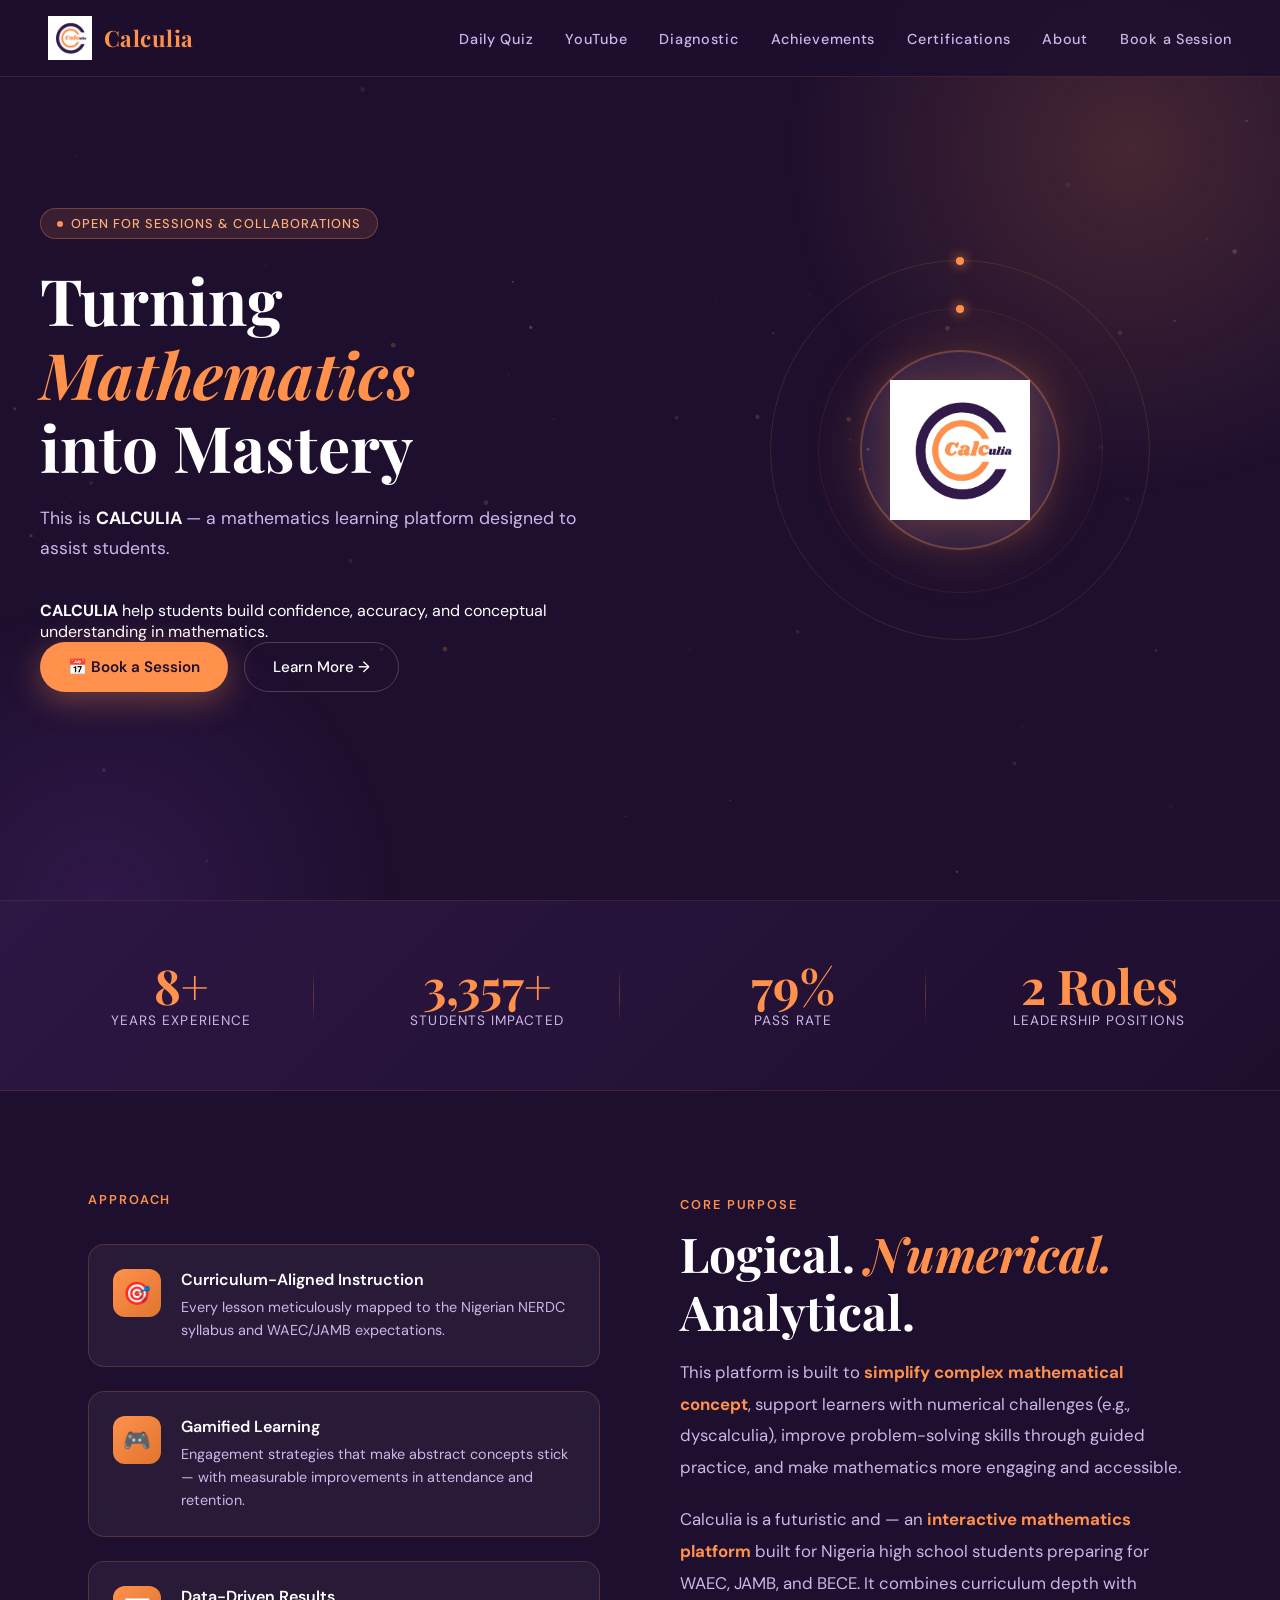
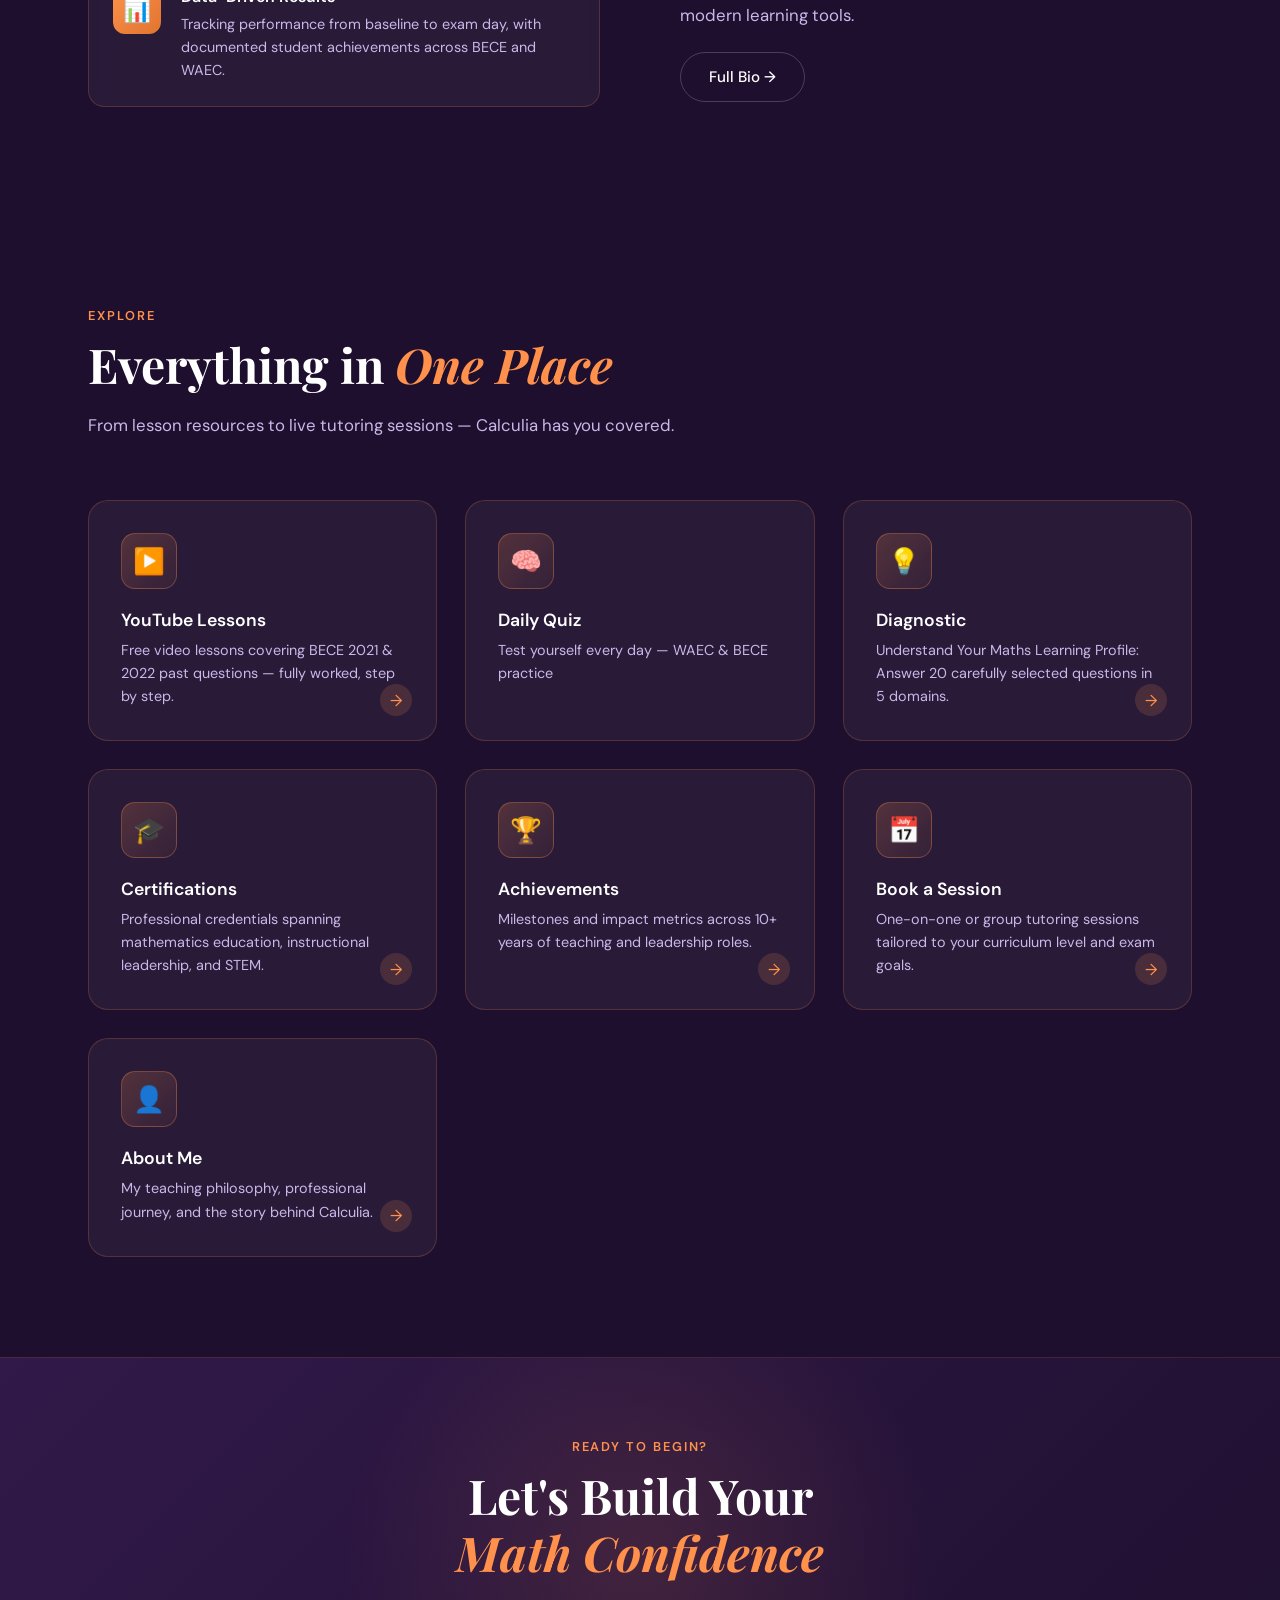
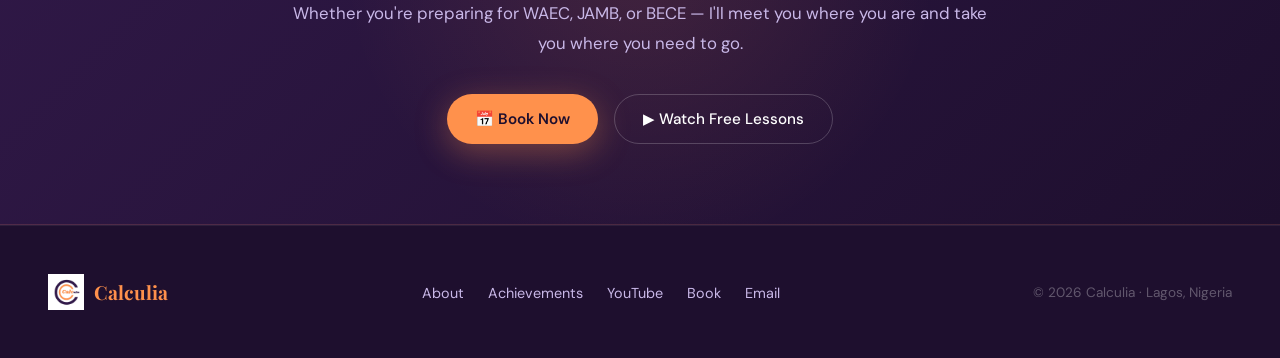
==== index.html @ 285a11de "Update index.html" ====
<!DOCTYPE html>
<html lang="en">
<head>
<meta charset="UTF-8">
<meta name="viewport" content="width=device-width, initial-scale=1.0">
<title>Calculia — Mathematics Platform</title>
<link href="https://fonts.googleapis.com/css2?family=Playfair+Display:ital,wght@0,400;0,600;0,700;1,400&family=DM+Sans:wght@300;400;500;600&display=swap" rel="stylesheet">
<style>
  :root {
    --purple: #311949;
    --purple-light: #4a2570;
    --purple-dark: #1e0f2e;
    --orange: #FF914C;
    --orange-light: #FFB07A;
    --orange-dark: #e0752e;
    --white: #FFFFFF;
    --off-white: #F9F5FF;
    --text-light: #C9B8E8;
    --card-bg: rgba(255,255,255,0.05);
    --card-border: rgba(255,145,76,0.2);
  }

  *, *::before, *::after { box-sizing: border-box; margin: 0; padding: 0; }

  html { scroll-behavior: smooth; }

  body {
    font-family: 'DM Sans', sans-serif;
    background: var(--purple-dark);
    color: var(--white);
    overflow-x: hidden;
  }

  /* ── PARTICLES CANVAS ── */
  #particles-canvas {
    position: fixed;
    top: 0; left: 0;
    width: 100%; height: 100%;
    pointer-events: none;
    z-index: 0;
    opacity: 0.4;
  }

  /* ── NAV ── */
  nav {
    position: fixed;
    top: 0; left: 0; right: 0;
    z-index: 100;
    padding: 16px 48px;
    display: flex;
    align-items: center;
    justify-content: space-between;
    background: rgba(30,15,46,0.85);
    backdrop-filter: blur(20px);
    border-bottom: 1px solid rgba(255,145,76,0.15);
    transition: all 0.3s ease;
  }

  nav.scrolled {
    padding: 10px 48px;
    background: rgba(30,15,46,0.97);
  }

  .nav-logo {
    display: flex;
    align-items: center;
    gap: 12px;
    text-decoration: none;
  }

  .nav-logo img {
    width: 44px;
    height: 44px;
    object-fit: contain;
    transition: transform 0.3s ease;
  }

  .nav-logo:hover img { transform: rotate(10deg) scale(1.1); }

  .nav-logo span {
    font-family: 'Playfair Display', serif;
    font-size: 1.4rem;
    font-weight: 700;
    color: var(--orange);
    letter-spacing: 0.02em;
  }

  .nav-links {
    display: flex;
    gap: 32px;
    list-style: none;
  }

  .nav-links a {
    text-decoration: none;
    color: var(--text-light);
    font-size: 0.9rem;
    font-weight: 500;
    letter-spacing: 0.05em;
    position: relative;
    transition: color 0.3s;
  }

  .nav-links a::after {
    content: '';
    position: absolute;
    bottom: -4px; left: 0;
    width: 0; height: 2px;
    background: var(--orange);
    transition: width 0.3s ease;
  }

  .nav-links a:hover { color: var(--orange); }
  .nav-links a:hover::after { width: 100%; }

  /* ── HERO ── */
  .hero {
    position: relative;
    min-height: 100vh;
    display: flex;
    align-items: center;
    padding: 120px 48px 80px;
    overflow: hidden;
    z-index: 1;
  }

  .hero-glow {
    position: absolute;
    top: -200px; right: -200px;
    width: 700px; height: 700px;
    background: radial-gradient(circle, rgba(255,145,76,0.18) 0%, transparent 70%);
    animation: pulse-glow 4s ease-in-out infinite;
    pointer-events: none;
  }

  .hero-glow-2 {
    position: absolute;
    bottom: -300px; left: -200px;
    width: 600px; height: 600px;
    background: radial-gradient(circle, rgba(74,37,112,0.4) 0%, transparent 70%);
    animation: pulse-glow 6s ease-in-out infinite reverse;
    pointer-events: none;
  }

  @keyframes pulse-glow {
    0%, 100% { transform: scale(1); opacity: 1; }
    50% { transform: scale(1.15); opacity: 0.7; }
  }

  .hero-inner {
    position: relative;
    z-index: 2;
    max-width: 1200px;
    width: 100%;
    margin: 0 auto;
    display: grid;
    grid-template-columns: 1fr 1fr;
    gap: 80px;
    align-items: center;
  }

  .hero-badge {
    display: inline-flex;
    align-items: center;
    gap: 8px;
    background: rgba(255,145,76,0.12);
    border: 1px solid rgba(255,145,76,0.3);
    border-radius: 100px;
    padding: 6px 16px;
    font-size: 0.8rem;
    font-weight: 500;
    color: var(--orange-light);
    letter-spacing: 0.08em;
    text-transform: uppercase;
    margin-bottom: 24px;
    opacity: 0;
    animation: fadeSlideUp 0.8s 0.2s forwards;
  }

  .hero-badge .dot {
    width: 6px; height: 6px;
    background: var(--orange);
    border-radius: 50%;
    animation: blink 1.5s infinite;
  }

  @keyframes blink {
    0%, 100% { opacity: 1; }
    50% { opacity: 0.3; }
  }

  .hero h1 {
    font-family: 'Playfair Display', serif;
    font-size: clamp(2.5rem, 5vw, 4rem);
    font-weight: 700;
    line-height: 1.15;
    color: var(--white);
    margin-bottom: 20px;
    opacity: 0;
    animation: fadeSlideUp 0.8s 0.4s forwards;
  }

  .hero h1 em {
    font-style: italic;
    color: var(--orange);
  }

  .hero-sub {
    font-size: 1.1rem;
    color: var(--text-light);
    line-height: 1.7;
    margin-bottom: 36px;
    opacity: 0;
    animation: fadeSlideUp 0.8s 0.6s forwards;
  }

  .hero-actions {
    display: flex;
    gap: 16px;
    flex-wrap: wrap;
    opacity: 0;
    animation: fadeSlideUp 0.8s 0.8s forwards;
  }

  .btn-primary {
    display: inline-flex;
    align-items: center;
    gap: 8px;
    background: var(--orange);
    color: var(--purple-dark);
    text-decoration: none;
    font-weight: 600;
    font-size: 0.95rem;
    padding: 14px 28px;
    border-radius: 100px;
    transition: all 0.3s ease;
    box-shadow: 0 8px 32px rgba(255,145,76,0.35);
  }

  .btn-primary:hover {
    background: var(--orange-light);
    transform: translateY(-2px);
    box-shadow: 0 12px 40px rgba(255,145,76,0.5);
  }

  .btn-secondary {
    display: inline-flex;
    align-items: center;
    gap: 8px;
    background: transparent;
    color: var(--white);
    text-decoration: none;
    font-weight: 500;
    font-size: 0.95rem;
    padding: 14px 28px;
    border-radius: 100px;
    border: 1px solid rgba(255,255,255,0.2);
    transition: all 0.3s ease;
  }

  .btn-secondary:hover {
    border-color: var(--orange);
    color: var(--orange);
    background: rgba(255,145,76,0.08);
    transform: translateY(-2px);
  }

  /* ── HERO VISUAL ── */
  .hero-visual {
    display: flex;
    justify-content: center;
    align-items: center;
    position: relative;
    opacity: 0;
    animation: fadeIn 1.2s 0.5s forwards;
  }

  .logo-orbit {
    position: relative;
    width: 380px;
    height: 380px;
    display: flex;
    align-items: center;
    justify-content: center;
  }

  .orbit-ring {
    position: absolute;
    border-radius: 50%;
    border: 1px solid rgba(255,145,76,0.15);
    animation: orbit-spin 20s linear infinite;
  }

  .orbit-ring:nth-child(1) {
    width: 100%; height: 100%;
    animation-duration: 25s;
  }

  .orbit-ring:nth-child(2) {
    width: 75%; height: 75%;
    border-color: rgba(255,145,76,0.1);
    animation-direction: reverse;
    animation-duration: 18s;
  }

  .orbit-ring .dot {
    position: absolute;
    width: 8px; height: 8px;
    background: var(--orange);
    border-radius: 50%;
    top: -4px; left: 50%;
    transform: translateX(-50%);
    box-shadow: 0 0 12px var(--orange);
  }

  @keyframes orbit-spin {
    from { transform: rotate(0deg); }
    to { transform: rotate(360deg); }
  }

  .logo-center {
    position: relative;
    z-index: 2;
    width: 200px; height: 200px;
    background: rgba(255,255,255,0.06);
    border-radius: 50%;
    border: 2px solid rgba(255,145,76,0.3);
    display: flex;
    align-items: center;
    justify-content: center;
    box-shadow: 0 0 60px rgba(255,145,76,0.2), inset 0 0 40px rgba(74,37,112,0.3);
    animation: float 4s ease-in-out infinite;
  }

  @keyframes float {
    0%, 100% { transform: translateY(0); }
    50% { transform: translateY(-16px); }
  }

  .logo-center img {
    width: 140px;
    height: 140px;
    object-fit: contain;
    filter: drop-shadow(0 4px 20px rgba(255,145,76,0.3));
  }

  /* ── STATS ── */
  .stats-section {
    position: relative;
    z-index: 1;
    padding: 60px 48px;
    background: linear-gradient(135deg, rgba(49,25,73,0.8) 0%, rgba(30,15,46,0.9) 100%);
    border-top: 1px solid rgba(255,145,76,0.12);
    border-bottom: 1px solid rgba(255,145,76,0.12);
  }

  .stats-inner {
    max-width: 1200px;
    margin: 0 auto;
    display: grid;
    grid-template-columns: repeat(4, 1fr);
    gap: 40px;
  }

  .stat-card {
    text-align: center;
    position: relative;
    opacity: 0;
    transform: translateY(30px);
    transition: all 0.6s ease;
  }

  .stat-card.visible {
    opacity: 1;
    transform: translateY(0);
  }

  .stat-number {
    font-family: 'Playfair Display', serif;
    font-size: 3rem;
    font-weight: 700;
    color: var(--orange);
    line-height: 1;
    display: block;
  }

  .stat-label {
    font-size: 0.85rem;
    color: var(--text-light);
    letter-spacing: 0.08em;
    text-transform: uppercase;
    margin-top: 8px;
  }

  .stat-divider {
    position: absolute;
    right: 0; top: 10%;
    height: 80%;
    width: 1px;
    background: linear-gradient(to bottom, transparent, rgba(255,145,76,0.3), transparent);
  }

  .stat-card:last-child .stat-divider { display: none; }

  /* ── SECTION SHARED ── */
  section {
    position: relative;
    z-index: 1;
    padding: 100px 48px;
    max-width: 1200px;
    margin: 0 auto;
  }

  .section-label {
    font-size: 0.8rem;
    font-weight: 600;
    letter-spacing: 0.15em;
    text-transform: uppercase;
    color: var(--orange);
    margin-bottom: 12px;
  }

  .section-title {
    font-family: 'Playfair Display', serif;
    font-size: clamp(2rem, 4vw, 3rem);
    font-weight: 700;
    color: var(--white);
    line-height: 1.2;
    margin-bottom: 16px;
  }

  .section-title em { color: var(--orange); font-style: italic; }

  .section-desc {
    color: var(--text-light);
    font-size: 1.05rem;
    line-height: 1.8;
    max-width: 620px;
    margin-bottom: 60px;
  }

  /* ── ABOUT ── */
  .about-grid {
    display: grid;
    grid-template-columns: 1fr 1fr;
    gap: 80px;
    align-items: center;
  }

  .about-pillars {
    display: flex;
    flex-direction: column;
    gap: 24px;
  }

  .pillar {
    display: flex;
    gap: 20px;
    align-items: flex-start;
    padding: 24px;
    background: var(--card-bg);
    border: 1px solid var(--card-border);
    border-radius: 16px;
    backdrop-filter: blur(10px);
    transition: all 0.3s ease;
    opacity: 0;
    transform: translateX(-30px);
  }

  .pillar.visible {
    opacity: 1;
    transform: translateX(0);
  }

  .pillar:hover {
    border-color: rgba(255,145,76,0.5);
    background: rgba(255,255,255,0.08);
    transform: translateX(4px);
  }

  .pillar-icon {
    width: 48px; height: 48px;
    background: linear-gradient(135deg, var(--orange), var(--orange-dark));
    border-radius: 12px;
    display: flex;
    align-items: center;
    justify-content: center;
    font-size: 1.4rem;
    flex-shrink: 0;
  }

  .pillar-text h4 {
    font-weight: 600;
    font-size: 1rem;
    margin-bottom: 6px;
    color: var(--white);
  }

  .pillar-text p {
    font-size: 0.9rem;
    color: var(--text-light);
    line-height: 1.6;
  }

  .about-bio {
    opacity: 0;
    transform: translateX(30px);
    transition: all 0.6s ease 0.3s;
  }

  .about-bio.visible {
    opacity: 1;
    transform: translateX(0);
  }

  .about-bio p {
    color: var(--text-light);
    line-height: 1.9;
    font-size: 1.05rem;
    margin-bottom: 20px;
  }

  .about-bio p strong { color: var(--orange); }

  /* ── PROJECTS / NAV CARDS ── */
  .nav-cards {
    display: grid;
    grid-template-columns: repeat(3, 1fr);
    gap: 28px;
  }

  .nav-card {
    background: var(--card-bg);
    border: 1px solid var(--card-border);
    border-radius: 20px;
    padding: 32px;
    text-decoration: none;
    position: relative;
    overflow: hidden;
    transition: all 0.4s ease;
    opacity: 0;
    transform: translateY(40px);
  }

  .nav-card.visible {
    opacity: 1;
    transform: translateY(0);
  }

  .nav-card::before {
    content: '';
    position: absolute;
    top: 0; left: 0; right: 0;
    height: 3px;
    background: linear-gradient(90deg, var(--orange), var(--orange-light));
    transform: scaleX(0);
    transform-origin: left;
    transition: transform 0.4s ease;
  }

  .nav-card:hover::before { transform: scaleX(1); }

  .nav-card:hover {
    border-color: rgba(255,145,76,0.4);
    transform: translateY(-8px);
    box-shadow: 0 24px 60px rgba(0,0,0,0.3), 0 0 40px rgba(255,145,76,0.08);
  }

  .card-icon {
    width: 56px; height: 56px;
    background: linear-gradient(135deg, rgba(255,145,76,0.2), rgba(255,145,76,0.05));
    border: 1px solid rgba(255,145,76,0.3);
    border-radius: 14px;
    display: flex;
    align-items: center;
    justify-content: center;
    font-size: 1.6rem;
    margin-bottom: 20px;
    transition: all 0.3s ease;
  }

  .nav-card:hover .card-icon {
    background: linear-gradient(135deg, rgba(255,145,76,0.3), rgba(255,145,76,0.1));
    transform: scale(1.1) rotate(5deg);
  }

  .nav-card h3 {
    font-weight: 600;
    font-size: 1.1rem;
    color: var(--white);
    margin-bottom: 8px;
  }

  .nav-card p {
    font-size: 0.9rem;
    color: var(--text-light);
    line-height: 1.6;
  }

  .card-arrow {
    position: absolute;
    bottom: 24px; right: 24px;
    width: 32px; height: 32px;
    background: rgba(255,145,76,0.15);
    border-radius: 50%;
    display: flex;
    align-items: center;
    justify-content: center;
    color: var(--orange);
    font-size: 1rem;
    transition: all 0.3s ease;
  }

  .nav-card:hover .card-arrow {
    background: var(--orange);
    color: var(--purple-dark);
    transform: translate(4px, -4px);
  }

  /* ── ACHIEVEMENTS ── */
  .achievements-grid {
    display: grid;
    grid-template-columns: repeat(2, 1fr);
    gap: 24px;
  }

  .achievement-card {
    background: var(--card-bg);
    border: 1px solid var(--card-border);
    border-radius: 16px;
    padding: 28px;
    position: relative;
    overflow: hidden;
    transition: all 0.3s ease;
    opacity: 0;
    transform: scale(0.95);
  }

  .achievement-card.visible {
    opacity: 1;
    transform: scale(1);
  }

  .achievement-card:hover {
    border-color: rgba(255,145,76,0.4);
    background: rgba(255,255,255,0.07);
  }

  .achievement-card .year {
    font-size: 0.75rem;
    font-weight: 600;
    color: var(--orange);
    letter-spacing: 0.1em;
    text-transform: uppercase;
    margin-bottom: 10px;
  }

  .achievement-card h4 {
    font-size: 1rem;
    font-weight: 600;
    color: var(--white);
    margin-bottom: 8px;
  }

  .achievement-card p {
    font-size: 0.88rem;
    color: var(--text-light);
    line-height: 1.6;
  }

  .achievement-card .accent-bar {
    position: absolute;
    left: 0; top: 0; bottom: 0;
    width: 3px;
    background: linear-gradient(to bottom, var(--orange), transparent);
  }

  /* ── BOOKING CTA ── */
  .cta-section {
    position: relative;
    z-index: 1;
    padding: 80px 48px;
    background: linear-gradient(135deg, var(--purple) 0%, var(--purple-dark) 100%);
    border-top: 1px solid rgba(255,145,76,0.15);
    border-bottom: 1px solid rgba(255,145,76,0.15);
    text-align: center;
    overflow: hidden;
  }

  .cta-section::before {
    content: '';
    position: absolute;
    top: -100px; left: 50%;
    transform: translateX(-50%);
    width: 600px; height: 600px;
    background: radial-gradient(circle, rgba(255,145,76,0.12) 0%, transparent 70%);
    pointer-events: none;
  }

  .cta-inner {
    position: relative;
    z-index: 1;
    max-width: 700px;
    margin: 0 auto;
  }

  .cta-inner .section-label { text-align: center; display: block; }
  .cta-inner .section-title { text-align: center; }
  .cta-inner p {
    color: var(--text-light);
    font-size: 1.05rem;
    line-height: 1.8;
    margin-bottom: 36px;
  }

  .cta-buttons {
    display: flex;
    gap: 16px;
    justify-content: center;
    flex-wrap: wrap;
  }

  /* ── FOOTER ── */
  footer {
    position: relative;
    z-index: 1;
    padding: 48px;
    display: flex;
    align-items: center;
    justify-content: space-between;
    border-top: 1px solid rgba(255,255,255,0.07);
  }

  .footer-logo {
    display: flex;
    align-items: center;
    gap: 10px;
    text-decoration: none;
  }

  .footer-logo img { width: 36px; height: 36px; object-fit: contain; }
  .footer-logo span {
    font-family: 'Playfair Display', serif;
    font-size: 1.2rem;
    font-weight: 700;
    color: var(--orange);
  }

  .footer-links {
    display: flex;
    gap: 24px;
    list-style: none;
  }

  .footer-links a {
    color: var(--text-light);
    text-decoration: none;
    font-size: 0.9rem;
    transition: color 0.3s;
  }

  .footer-links a:hover { color: var(--orange); }

  .footer-copy {
    font-size: 0.85rem;
    color: rgba(255,255,255,0.3);
  }

  /* ── ANIMATIONS ── */
  @keyframes fadeSlideUp {
    from { opacity: 0; transform: translateY(24px); }
    to { opacity: 1; transform: translateY(0); }
  }

  @keyframes fadeIn {
    from { opacity: 0; }
    to { opacity: 1; }
  }

  .reveal {
    opacity: 0;
    transform: translateY(40px);
    transition: all 0.7s ease;
  }

  .reveal.visible {
    opacity: 1;
    transform: translateY(0);
  }

  /* ── SCROLLBAR ── */
  ::-webkit-scrollbar { width: 6px; }
  ::-webkit-scrollbar-track { background: var(--purple-dark); }
  ::-webkit-scrollbar-thumb { background: rgba(255,145,76,0.4); border-radius: 3px; }
  ::-webkit-scrollbar-thumb:hover { background: var(--orange); }

  /* ── RESPONSIVE ── */
  @media (max-width: 900px) {
    nav { padding: 16px 24px; }
    .hero { padding: 100px 24px 60px; }
    .hero-inner { grid-template-columns: 1fr; gap: 40px; text-align: center; }
    .hero-actions { justify-content: center; }
    .hero-visual { order: -1; }
    .logo-orbit { width: 260px; height: 260px; }
    .logo-center { width: 140px; height: 140px; }
    .logo-center img { width: 100px; height: 100px; }
    .stats-inner { grid-template-columns: repeat(2, 1fr); }
    .stat-divider { display: none; }
    section { padding: 60px 24px; }
    .about-grid { grid-template-columns: 1fr; gap: 40px; }
    .nav-cards { grid-template-columns: 1fr; }
    .achievements-grid { grid-template-columns: 1fr; }
    footer { flex-direction: column; gap: 20px; text-align: center; }
    .footer-links { justify-content: center; }
    .stats-section { padding: 40px 24px; }
    .cta-section { padding: 60px 24px; }
  }
</style>
</head>
<body>

<canvas id="particles-canvas"></canvas>

<!-- NAV -->
<nav id="main-nav">
  <a href="index.html" class="nav-logo">
    <img src="[data-uri]" alt="Calculia Logo">
    <span>Calculia</span>
  </a>
  <ul class="nav-links">
    <li><a href="daily-quiz.html">Daily Quiz</a></li>
    <li><a href="youtube.html">YouTube</a></li>
    <li><a href="diagnostic.html">Diagnostic</a></li>
    <li><a href="achievements.html">Achievements</a></li>
    <li><a href="certifications.html">Certifications</a></li>
    <li><a href="about.html">About</a></li>
    <li><a href="booking.html">Book a Session</a></li>
  </ul>
</nav>

<!-- HERO -->
<section style="padding:0; max-width:none;" class="hero">
  <div class="hero-glow"></div>
  <div class="hero-glow-2"></div>
  <div class="hero-inner">
    <div class="hero-content">
      <div class="hero-badge">
        <span class="dot"></span>
        Open for Sessions &amp; Collaborations
      </div>
      <h1>Turning<br><em>Mathematics</em><br>into Mastery</h1>
      <p class="hero-sub">
        This is <strong style="color:var(--white);"> CALCULIA </strong> — a mathematics learning platform designed to assist students.
      </p>
      <p> <strong style="color:var(--brown);">CALCULIA </strong> help students build confidence, accuracy, and conceptual understanding in mathematics.
      </p>
      <div class="hero-actions">
        <a href="booking.html" class="btn-primary">
          📅 Book a Session
        </a>
        <a href="about.html" class="btn-secondary">
          Learn More →
        </a>
      </div>
    </div>

    <div class="hero-visual">
      <div class="logo-orbit">
        <div class="orbit-ring"><span class="dot"></span></div>
        <div class="orbit-ring"><span class="dot"></span></div>
        <div class="logo-center">
          <img src="[data-uri]" alt="Calculia">
        </div>
      </div>
    </div>
  </div>
</section>

<!-- STATS -->
<div class="stats-section">
  <div class="stats-inner">
    <div class="stat-card">
      <span class="stat-number" data-target="10" data-suffix="+">0</span>
      <span class="stat-label">Years Experience</span>
      <div class="stat-divider"></div>
    </div>
    <div class="stat-card">
      <span class="stat-number" data-target="4000" data-suffix="+">0</span>
      <span class="stat-label">Students Impacted</span>
      <div class="stat-divider"></div>
    </div>
    <div class="stat-card">
      <span class="stat-number" data-target="95" data-suffix="%">0</span>
      <span class="stat-label">Pass Rate</span>
      <div class="stat-divider"></div>
    </div>
    <div class="stat-card">
      <span class="stat-number" data-target="3" data-suffix=" Roles">0</span>
      <span class="stat-label">Leadership Positions</span>
    </div>
  </div>
</div>

<!-- ABOUT -->
<section>
  <div class="about-grid">
    <div class="about-pillars">
      <div class="section-label">Approach</div>
      <div class="pillar">
        <div class="pillar-icon">🎯</div>
        <div class="pillar-text">
          <h4>Curriculum-Aligned Instruction</h4>
          <p>Every lesson meticulously mapped to the Nigerian NERDC syllabus and WAEC/JAMB expectations.</p>
        </div>
      </div>
      <div class="pillar">
        <div class="pillar-icon">🎮</div>
        <div class="pillar-text">
          <h4>Gamified Learning</h4>
          <p>Engagement strategies that make abstract concepts stick — with measurable improvements in attendance and retention.</p>
        </div>
      </div>
      <div class="pillar">
        <div class="pillar-icon">📊</div>
        <div class="pillar-text">
          <h4>Data-Driven Results</h4>
          <p>Tracking performance from baseline to exam day, with documented student achievements across BECE and WAEC.</p>
        </div>
      </div>
    </div>

    <div class="about-bio">
      <div class="section-label">Core Purpose</div>
      <h2 class="section-title">Logical. <em>Numerical.</em> Analytical.</h2>
      <p>
        This platform is built to <strong>simplify complex mathematical concept</strong>, support learners with numerical challenges (e.g., dyscalculia), improve problem-solving skills through guided practice, and make mathematics more engaging and accessible.
      </p>
      <p>
        Calculia is a futuristic and — an <strong>interactive mathematics platform</strong> built for Nigeria high school students preparing for WAEC, JAMB, and BECE. It combines curriculum depth with modern learning tools.
      </p>
      <a href="about.html" class="btn-secondary" style="text-decoration:none; display:inline-flex;">
        Full Bio →
      </a>
    </div>
  </div>
</section>

<!-- EXPLORE SECTIONS -->
<section>
  <div class="reveal">
    <div class="section-label">Explore</div>
    <h2 class="section-title">Everything in <em>One Place</em></h2>
    <p class="section-desc">From lesson resources to live tutoring sessions — Calculia has you covered.</p>
  </div>

  <div class="nav-cards">
    <a href="youtube.html" class="nav-card">
      <div class="card-icon">▶️</div>
      <h3>YouTube Lessons</h3>
      <p>Free video lessons covering BECE 2021 & 2022 past questions — fully worked, step by step.</p>
      <div class="card-arrow">→</div>
    </a>
    <a href="daily-quiz.html" class="nav-card">
  <div class="card-icon">🧠</div>
  <h3>Daily Quiz</h3>
  <p>Test yourself every day — WAEC & BECE practice</p>
</a>
    <a href="diagnostic.html" class="nav-card">
      <div class="card-icon">💡</div>
      <h3>Diagnostic</h3>
      <p>Understand Your Maths Learning Profile: Answer 20 carefully selected questions in 5 domains.</p>
      <div class="card-arrow">→</div>
    </a>
    <a href="certifications.html" class="nav-card">
      <div class="card-icon">🎓</div>
      <h3>Certifications</h3>
      <p>Professional credentials spanning mathematics education, instructional leadership, and STEM.</p>
      <div class="card-arrow">→</div>
    </a>
    <a href="achievements.html" class="nav-card">
      <div class="card-icon">🏆</div>
      <h3>Achievements</h3>
      <p>Milestones and impact metrics across 10+ years of teaching and leadership roles.</p>
      <div class="card-arrow">→</div>
    </a>
    <a href="booking.html" class="nav-card">
      <div class="card-icon">📅</div>
      <h3>Book a Session</h3>
      <p>One-on-one or group tutoring sessions tailored to your curriculum level and exam goals.</p>
      <div class="card-arrow">→</div>
    </a>
    <a href="about.html" class="nav-card">
      <div class="card-icon">👤</div>
      <h3>About Me</h3>
      <p>My teaching philosophy, professional journey, and the story behind Calculia.</p>
      <div class="card-arrow">→</div>
    </a>
  </div>
</section>

<!-- CTA -->
<div class="cta-section">
  <div class="cta-inner reveal">
    <span class="section-label">Ready to Begin?</span>
    <h2 class="section-title">Let's Build Your<br><em>Math Confidence</em></h2>
    <p>Whether you're preparing for WAEC, JAMB, or BECE — I'll meet you where you are and take you where you need to go.</p>
    <div class="cta-buttons">
      <a href="booking.html" class="btn-primary">📅 Book Now</a>
      <a href="https://www.youtube.com/channel/UCdj-SJ9aTm0fqCdhB6cHcyw" target="_blank" class="btn-secondary">▶ Watch Free Lessons</a>
    </div>
  </div>
</div>

<!-- FOOTER -->
<footer>
  <a href="index.html" class="footer-logo">
    <img src="[data-uri]" alt="Calculia">
    <span>Calculia</span>
  </a>
  <ul class="footer-links">
    <li><a href="about.html">About</a></li>
    <li><a href="achievements.html">Achievements</a></li>
    <li><a href="youtube.html">YouTube</a></li>
    <li><a href="booking.html">Book</a></li>
    <li><a href="mailto:calculiang@gmail.com">Email</a></li>
  </ul>
  <div class="footer-copy">© 2026 Calculia · Lagos, Nigeria</div>
</footer>

<script>
// ── PARTICLES ──
const canvas = document.getElementById('particles-canvas');
const ctx = canvas.getContext('2d');
let particles = [];
const PARTICLE_COUNT = 60;

function resize() {
  canvas.width = window.innerWidth;
  canvas.height = window.innerHeight;
}

resize();
window.addEventListener('resize', resize);

class Particle {
  constructor() { this.reset(); }
  reset() {
    this.x = Math.random() * canvas.width;
    this.y = Math.random() * canvas.height;
    this.size = Math.random() * 2 + 0.5;
    this.vx = (Math.random() - 0.5) * 0.4;
    this.vy = (Math.random() - 0.5) * 0.4;
    this.alpha = Math.random() * 0.6 + 0.1;
    this.color = Math.random() > 0.5 ? '#FF914C' : '#C9B8E8';
  }
  update() {
    this.x += this.vx;
    this.y += this.vy;
    if (this.x < 0 || this.x > canvas.width || this.y < 0 || this.y > canvas.height) this.reset();
  }
  draw() {
    ctx.save();
    ctx.globalAlpha = this.alpha;
    ctx.fillStyle = this.color;
    ctx.beginPath();
    ctx.arc(this.x, this.y, this.size, 0, Math.PI * 2);
    ctx.fill();
    ctx.restore();
  }
}

for (let i = 0; i < PARTICLE_COUNT; i++) particles.push(new Particle());

function drawConnections() {
  for (let i = 0; i < particles.length; i++) {
    for (let j = i + 1; j < particles.length; j++) {
      const dx = particles[i].x - particles[j].x;
      const dy = particles[i].y - particles[j].y;
      const dist = Math.sqrt(dx * dx + dy * dy);
      if (dist < 120) {
        ctx.save();
        ctx.globalAlpha = (1 - dist / 120) * 0.15;
        ctx.strokeStyle = '#FF914C';
        ctx.lineWidth = 0.5;
        ctx.beginPath();
        ctx.moveTo(particles[i].x, particles[i].y);
        ctx.lineTo(particles[j].x, particles[j].y);
        ctx.stroke();
        ctx.restore();
      }
    }
  }
}

function animateParticles() {
  ctx.clearRect(0, 0, canvas.width, canvas.height);
  particles.forEach(p => { p.update(); p.draw(); });
  drawConnections();
  requestAnimationFrame(animateParticles);
}
animateParticles();

// ── NAV SCROLL ──
const nav = document.getElementById('main-nav');
window.addEventListener('scroll', () => {
  nav.classList.toggle('scrolled', window.scrollY > 60);
});

// ── COUNTER ANIMATION ──
function animateCounter(el) {
  const target = parseInt(el.getAttribute('data-target'));
  const suffix = el.getAttribute('data-suffix') || '';
  const duration = 1800;
  const start = performance.now();

  function update(now) {
    const elapsed = now - start;
    const progress = Math.min(elapsed / duration, 1);
    const ease = 1 - Math.pow(1 - progress, 3);
    const current = Math.floor(ease * target);
    el.textContent = current.toLocaleString() + suffix;
    if (progress < 1) requestAnimationFrame(update);
  }

  requestAnimationFrame(update);
}

// ── INTERSECTION OBSERVER ──
const observer = new IntersectionObserver((entries) => {
  entries.forEach(entry => {
    if (entry.isIntersecting) {
      const el = entry.target;
      el.classList.add('visible');

      // Stagger children
      const children = el.querySelectorAll('.stat-card, .pillar, .nav-card, .achievement-card');
      children.forEach((child, i) => {
        setTimeout(() => child.classList.add('visible'), i * 100);
      });

      // Counter
      const counter = el.querySelector('[data-target]');
      if (counter) animateCounter(counter);

      // Individual counter elements
      if (el.hasAttribute('data-target')) animateCounter(el);

      observer.unobserve(el);
    }
  });
}, { threshold: 0.15 });

// Observe all animated elements
document.querySelectorAll('.reveal, .stat-card, .pillar, .nav-card, .achievement-card, .about-bio, [data-target]').forEach(el => {
  observer.observe(el);
});

// Also observe stats section
document.querySelectorAll('.stats-section').forEach(el => observer.observe(el));
</script>
</body>
</html>
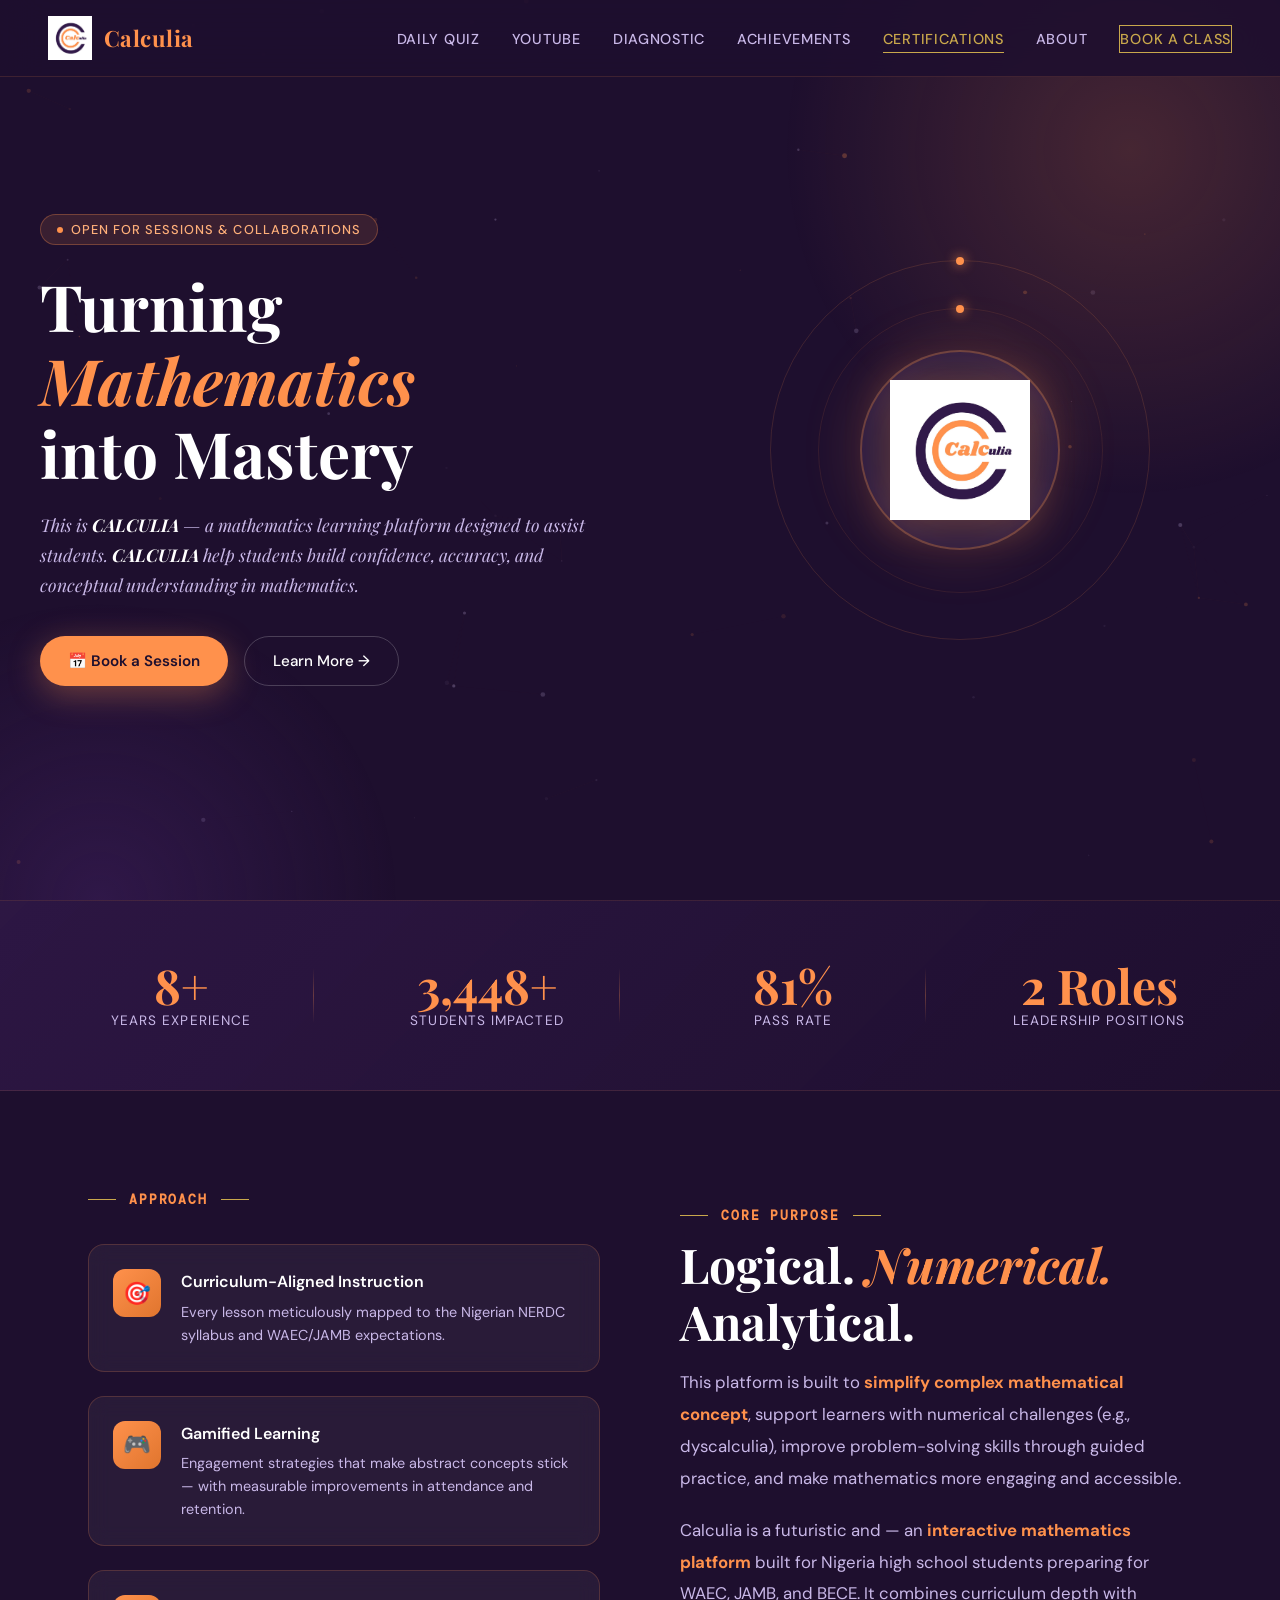
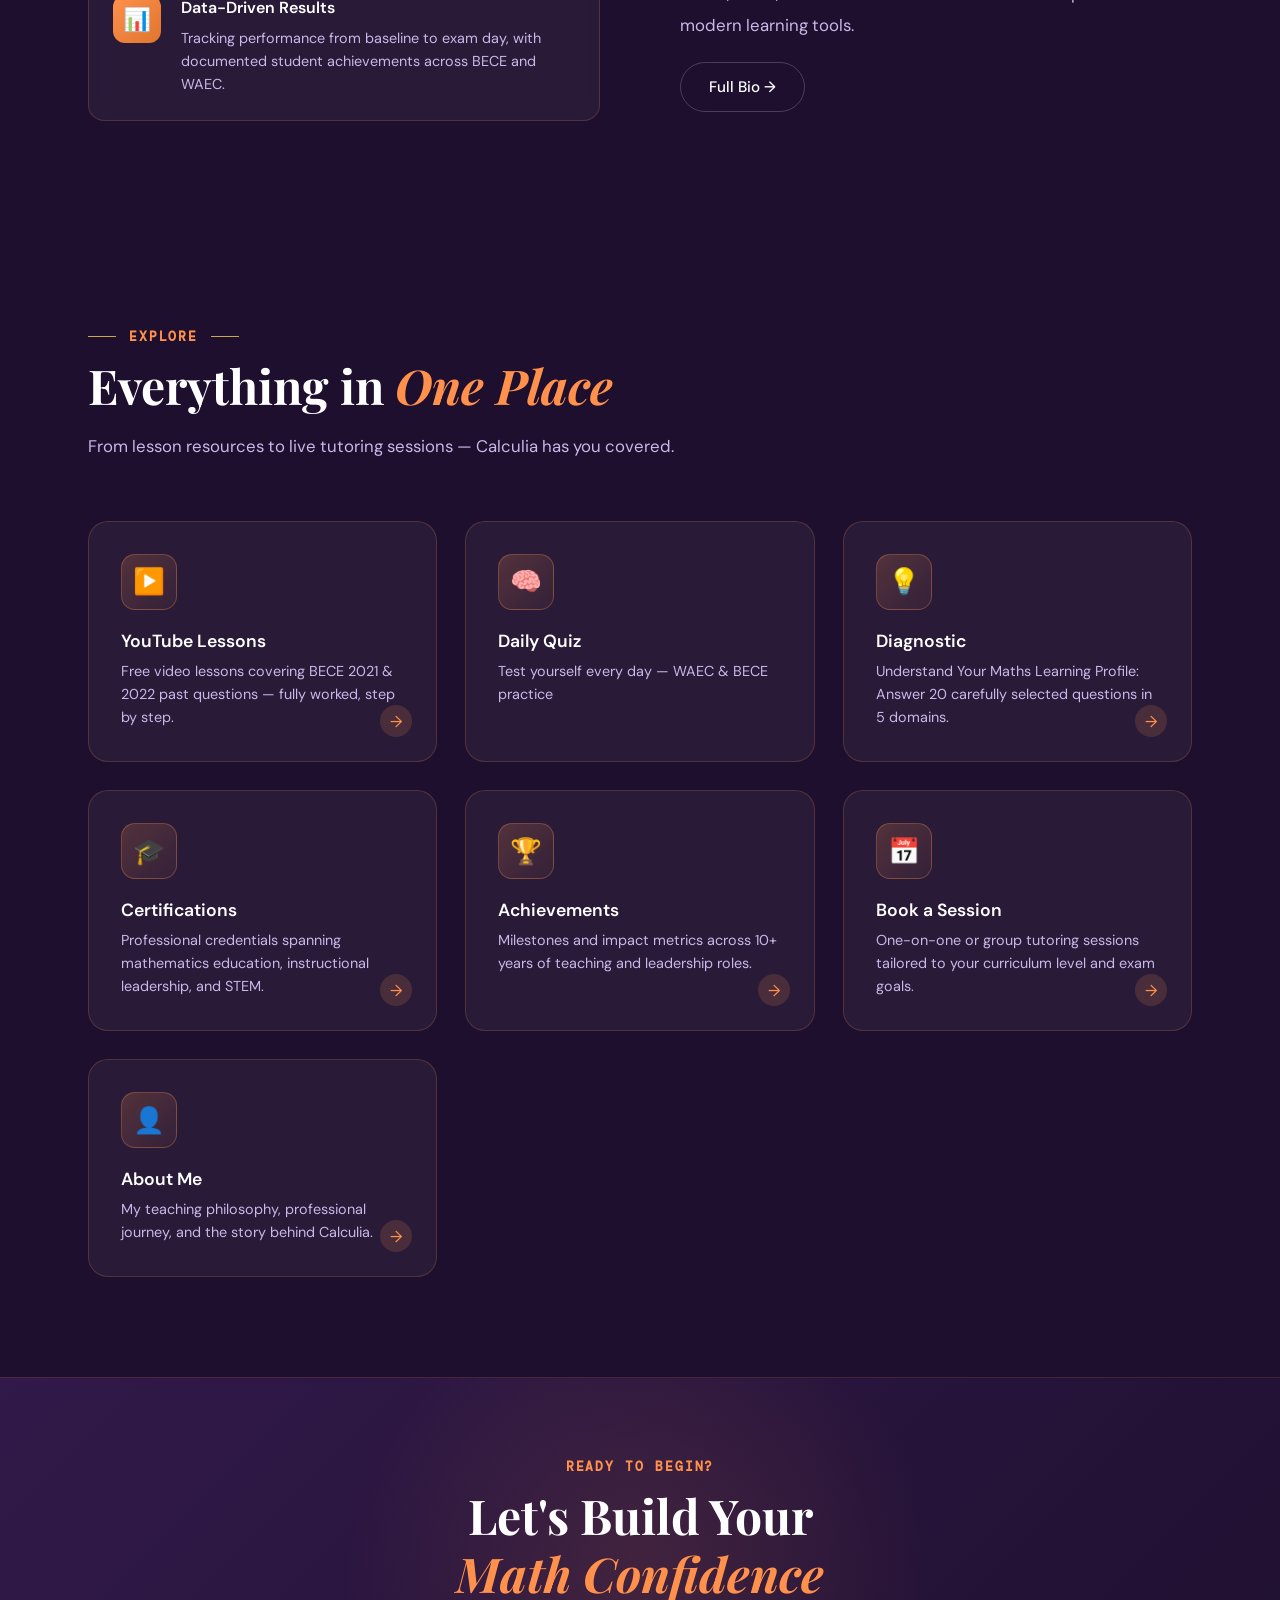
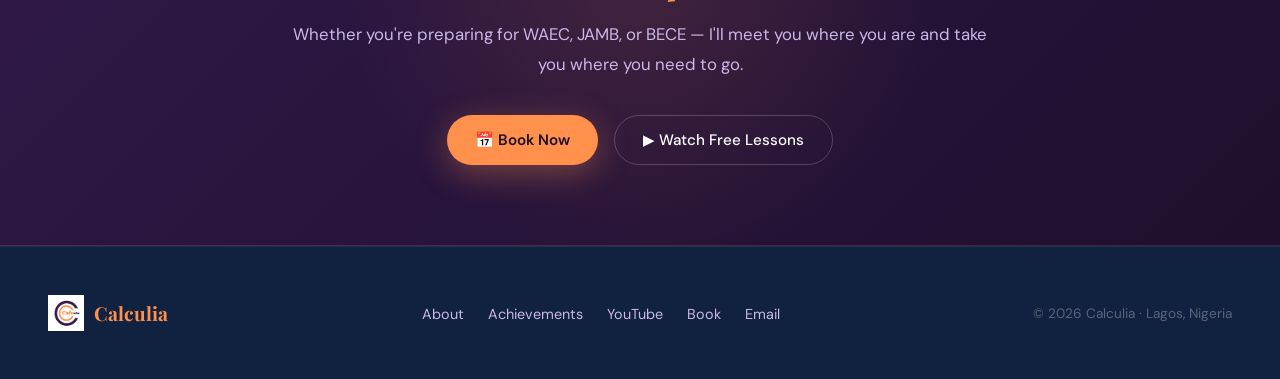
==== commit 1a4317d3: "Update index.html" ====
--- a/index.html
+++ b/index.html
@@ -5,6 +5,8 @@
 <meta name="viewport" content="width=device-width, initial-scale=1.0">
 <title>Calculia — Mathematics Platform</title>
 <link href="https://fonts.googleapis.com/css2?family=Playfair+Display:ital,wght@0,400;0,600;0,700;1,400&family=DM+Sans:wght@300;400;500;600&display=swap" rel="stylesheet">
+<link rel="icon" href="data:image/svg+xml,<svg xmlns='http://www.w3.org/2000/svg' viewBox='0 0 100 100'><rect width='100' height='100' rx='12' fill='%230a1628'/><text y='72' x='50' text-anchor='middle' font-size='60' font-family='serif' fill='%23c9a84c'>&#x2211;</text></svg>">
+<link rel="stylesheet" href="style.css">
 <style>
   :root {
     --purple: #311949;
@@ -827,15 +829,16 @@
     <img src="[data-uri]" alt="Calculia Logo">
     <span>Calculia</span>
   </a>
-  <ul class="nav-links">
+  <ul class="nav-links" id="navLinks">
     <li><a href="daily-quiz.html">Daily Quiz</a></li>
     <li><a href="youtube.html">YouTube</a></li>
     <li><a href="diagnostic.html">Diagnostic</a></li>
-    <li><a href="achievements.html">Achievements</a></li>
-    <li><a href="certifications.html">Certifications</a></li>
+    <li><a href="achievements.html">Achievements</a></li> 
+    <li><a href="certifications.html" class='active'>Certifications</a></li>
     <li><a href="about.html">About</a></li>
-    <li><a href="booking.html">Book a Session</a></li>
+    <li><a href="booking.html" class='nav-cta'>Book a Class</a></li>
   </ul>
+  <div class="hamburger" onclick="toggleNav()"><span></span><span></span><span></span></div>
 </nav>
 
 <!-- HERO -->
@@ -851,8 +854,7 @@
       <h1>Turning<br><em>Mathematics</em><br>into Mastery</h1>
       <p class="hero-sub">
         This is <strong style="color:var(--white);"> CALCULIA </strong> — a mathematics learning platform designed to assist students.
-      </p>
-      <p> <strong style="color:var(--brown);">CALCULIA </strong> help students build confidence, accuracy, and conceptual understanding in mathematics.
+      <strong style="color:var(--white);">CALCULIA </strong> help students build confidence, accuracy, and conceptual understanding in mathematics.
       </p>
       <div class="hero-actions">
         <a href="booking.html" class="btn-primary">
--- a/style.css
+++ b/style.css
@@ -0,0 +1,296 @@
+/* ═══════════════════════════════════════════════════════
+   CALCULIA — Shared Stylesheet
+   Edit colours/fonts here and it applies to ALL pages
+═══════════════════════════════════════════════════════ */
+@import url('https://fonts.googleapis.com/css2?family=Playfair+Display:ital,wght@0,400;0,600;0,800;1,400&family=DM+Sans:wght@300;400;500;600&family=DM+Mono:wght@400;500&display=swap');
+
+/* ── VARIABLES ── */
+:root {
+  --navy:     #0a1628;
+  --navy-mid: #112240;
+  --navy-light:#1e3a5f;
+  --gold:     #c9a84c;
+  --gold-light:#e8c76d;
+  --text:     #e8e4dc;
+  --text-muted:#8a9ab5;
+  --white:    #ffffff;
+  --border:   rgba(201,168,76,0.2);
+  --radius:   4px;
+  --transition: 0.25s ease;
+}
+
+/* ── RESET ── */
+*, *::before, *::after { margin:0; padding:0; box-sizing:border-box; }
+html { scroll-behavior:smooth; }
+body { font-family:'DM Sans',sans-serif; background:var(--navy); color:var(--text); overflow-x:hidden; }
+a { cursor:pointer; text-decoration:none; }
+img { max-width:100%; display:block; }
+
+/* ── CURSOR ── */
+.cursor { position:fixed; width:10px; height:10px; background:var(--gold); border-radius:50%; pointer-events:none; z-index:9999; transform:translate(-50%,-50%); mix-blend-mode:difference; transition:width .15s,height .15s; }
+.cursor-ring { position:fixed; width:36px; height:36px; border:1.5px solid var(--gold); border-radius:50%; pointer-events:none; z-index:9998; transform:translate(-50%,-50%); transition:all .2s ease; opacity:.5; }
+
+/* ── NAV ── */
+nav {
+  position:fixed; top:0; left:0; right:0; z-index:100;
+  padding:1.1rem 4rem;
+  display:flex; justify-content:space-between; align-items:center;
+  background:rgba(10,22,40,.95);
+  backdrop-filter:blur(12px);
+  border-bottom:1px solid var(--border);
+}
+.nav-logo { font-family:'Playfair Display',serif; font-size:1.1rem; color:var(--gold); }
+.nav-links { display:flex; gap:1.8rem; list-style:none; align-items:center; }
+.nav-links a { color:var(--text-muted); font-size:.78rem; font-weight:500; letter-spacing:.1em; text-transform:uppercase; transition:color var(--transition); padding:.25rem 0; border-bottom:1px solid transparent; }
+.nav-links a:hover,
+.nav-links a.active { color:var(--gold); border-bottom-color:var(--gold); }
+.nav-cta { padding:.5rem 1.3rem; background:transparent; border:1px solid var(--gold); color:var(--gold) !important; font-size:.78rem; font-weight:500; letter-spacing:.1em; text-transform:uppercase; transition:all var(--transition); border-bottom:1px solid var(--gold) !important; }
+.nav-cta:hover { background:var(--gold); color:var(--navy) !important; }
+.hamburger { display:none; flex-direction:column; gap:5px; cursor:pointer; }
+.hamburger span { display:block; width:24px; height:2px; background:var(--gold); transition:all .3s; }
+
+/* ── PAGE HERO BANNER (inner pages) ── */
+.page-banner {
+  padding: 7rem 4rem 3.5rem;
+  background: var(--navy-mid);
+  border-bottom: 1px solid var(--border);
+  position: relative;
+  overflow: hidden;
+}
+.page-banner::before {
+  content:'';
+  position:absolute; inset:0;
+  background: radial-gradient(ellipse 60% 80% at 80% 50%, rgba(201,168,76,.06) 0%, transparent 70%),
+              radial-gradient(ellipse 40% 60% at 20% 20%, rgba(74,158,255,.05) 0%, transparent 60%);
+}
+.page-banner-grid {
+  position:absolute; inset:0;
+  background-image: linear-gradient(rgba(201,168,76,.03) 1px, transparent 1px),
+                    linear-gradient(90deg, rgba(201,168,76,.03) 1px, transparent 1px);
+  background-size:60px 60px;
+}
+.page-banner-inner { position:relative; z-index:1; max-width:700px; }
+.page-banner .breadcrumb { display:flex; align-items:center; gap:.6rem; font-family:'DM Mono',monospace; font-size:.7rem; color:var(--text-muted); letter-spacing:.1em; text-transform:uppercase; margin-bottom:1.2rem; }
+.page-banner .breadcrumb a { color:var(--gold); }
+.page-banner .breadcrumb span { color:var(--text-muted); }
+.page-banner h1 { font-family:'Playfair Display',serif; font-size:clamp(2rem,4vw,3.2rem); font-weight:800; color:var(--white); line-height:1.1; margin-bottom:.8rem; }
+.page-banner p { font-size:1rem; color:var(--text-muted); line-height:1.75; max-width:560px; }
+
+/* ── SECTIONS SHARED ── */
+section { position:relative; padding:5rem 4rem; }
+.section-label { display:inline-flex; align-items:center; gap:.8rem; font-family:'DM Mono',monospace; font-size:.7rem; color:var(--gold); letter-spacing:.18em; text-transform:uppercase; margin-bottom:.8rem; }
+.section-label::before,.section-label::after { content:''; width:28px; height:1px; background:var(--gold); }
+h2 { font-family:'Playfair Display',serif; font-size:clamp(1.8rem,3.5vw,2.6rem); font-weight:700; color:var(--white); margin-bottom:.5rem; }
+.section-sub { color:var(--text-muted); font-size:.95rem; max-width:600px; line-height:1.75; margin-bottom:3rem; }
+
+/* ── BUTTONS ── */
+.btn-gold { display:inline-block; padding:.85rem 2rem; background:var(--gold); color:var(--navy); font-family:'DM Sans',sans-serif; font-size:.85rem; font-weight:600; letter-spacing:.06em; text-transform:uppercase; border:none; transition:all var(--transition); clip-path:polygon(0 0,calc(100% - 10px) 0,100% 10px,100% 100%,10px 100%,0 calc(100% - 10px)); }
+.btn-gold:hover { background:var(--gold-light); transform:translateY(-2px); }
+.btn-outline { display:inline-block; padding:.85rem 2rem; background:transparent; color:var(--text); font-family:'DM Sans',sans-serif; font-size:.85rem; font-weight:500; letter-spacing:.06em; text-transform:uppercase; border:1px solid rgba(255,255,255,.2); transition:all var(--transition); }
+.btn-outline:hover { border-color:var(--gold); color:var(--gold); }
+
+/* ── CARDS ── */
+.card { background:var(--navy-mid); border:1px solid var(--border); }
+.card:hover { border-color:rgba(201,168,76,.4); }
+
+/* ── TAGS ── */
+.tags { display:flex; flex-wrap:wrap; gap:.4rem; margin-top:.7rem; }
+.tag { padding:.22rem .65rem; background:rgba(201,168,76,.08); border:1px solid var(--border); font-size:.68rem; color:var(--gold); font-family:'DM Mono',monospace; }
+
+/* ── REVEAL ANIMATIONS ── */
+.reveal { opacity:0; transform:translateY(28px); transition:opacity .7s ease, transform .7s ease; }
+.reveal.visible { opacity:1; transform:none; }
+.rd1 { transition-delay:.1s; }
+.rd2 { transition-delay:.2s; }
+.rd3 { transition-delay:.3s; }
+
+/* ── FOOTER ── */
+footer { background:var(--navy-mid); border-top:1px solid var(--border); padding:4rem; }
+.footer-grid { display:grid; grid-template-columns:1.5fr 1fr 1fr; gap:4rem; margin-bottom:3rem; }
+.footer-brand .logo { font-family:'Playfair Display',serif; font-size:1.3rem; color:var(--gold); margin-bottom:1rem; display:block; }
+.footer-brand p { font-size:.85rem; color:var(--text-muted); line-height:1.75; max-width:280px; }
+.footer-col h4 { font-family:'DM Mono',monospace; font-size:.72rem; color:var(--gold); letter-spacing:.15em; text-transform:uppercase; margin-bottom:1.2rem; }
+.footer-col ul { list-style:none; display:flex; flex-direction:column; gap:.7rem; }
+.footer-col ul a { font-size:.85rem; color:var(--text-muted); transition:color var(--transition); }
+.footer-col ul a:hover { color:var(--gold); }
+.social-links { display:flex; gap:1rem; margin-top:1.5rem; }
+.social-link { width:38px; height:38px; border:1px solid var(--border); display:flex; align-items:center; justify-content:center; color:var(--text-muted); font-size:.9rem; transition:all var(--transition); }
+.social-link:hover { border-color:var(--gold); color:var(--gold); }
+.footer-bottom { padding-top:2rem; border-top:1px solid var(--border); display:flex; justify-content:space-between; align-items:center; }
+.footer-bottom p { font-size:.8rem; color:var(--text-muted); }
+.footer-bottom span { font-size:.8rem; color:var(--gold); font-family:'DM Mono',monospace; }
+
+/* ── SCROLL TO TOP ── */
+#scrollTop { position:fixed; bottom:2rem; right:2rem; width:44px; height:44px; background:var(--gold); color:var(--navy); border:none; font-size:1.2rem; font-weight:700; cursor:pointer; opacity:0; transition:opacity .3s; z-index:200; clip-path:polygon(0 0,calc(100% - 8px) 0,100% 8px,100% 100%,8px 100%,0 calc(100% - 8px)); display:flex; align-items:center; justify-content:center; pointer-events:none; }
+
+/* ── ABOUT PAGE ── */
+.about-grid { display:grid; grid-template-columns:1fr 1fr; gap:5rem; align-items:start; }
+.about-photo-wrap { position:relative; }
+.about-photo { width:100%; border-radius:var(--radius); border:2px solid rgba(201,168,76,.35); box-shadow:0 30px 80px rgba(0,0,0,.5); object-fit:cover; }
+.about-photo-badge { position:absolute; bottom:-16px; left:50%; transform:translateX(-50%); background:var(--navy-mid); border:1px solid var(--border); padding:.6rem 1.4rem; white-space:nowrap; text-align:center; }
+.about-photo-badge span { font-family:'DM Mono',monospace; font-size:.65rem; color:var(--gold); letter-spacing:.15em; text-transform:uppercase; }
+.about-text p { color:var(--text-muted); line-height:1.85; font-size:.96rem; margin-bottom:1.2rem; }
+.about-text p strong { color:var(--text); }
+.about-text h3 { font-family:'Playfair Display',serif; font-size:1.3rem; color:var(--white); margin:2rem 0 1rem; }
+.pillars { display:flex; flex-direction:column; gap:1rem; }
+.pillar { padding:1.4rem; background:var(--navy-mid); border:1px solid var(--border); border-left:3px solid var(--gold); transition:background var(--transition); }
+.pillar:hover { background:rgba(201,168,76,.05); }
+.pillar-title { font-size:.9rem; font-weight:600; color:var(--white); margin-bottom:.35rem; }
+.pillar-text { font-size:.82rem; color:var(--text-muted); line-height:1.6; }
+
+/* ── ACHIEVEMENTS PAGE ── */
+.ach-grid { display:grid; grid-template-columns:repeat(3,1fr); gap:1.8rem; }
+.ach-card { padding:2rem; background:var(--navy-mid); border:1px solid var(--border); position:relative; overflow:hidden; transition:transform .3s,border-color .3s; }
+.ach-card:hover { transform:translateY(-4px); border-color:rgba(201,168,76,.5); }
+.ach-card::before { content:''; position:absolute; top:0; left:0; right:0; height:2px; background:linear-gradient(to right,var(--gold),transparent); }
+.ach-icon { font-size:2.2rem; margin-bottom:1rem; }
+.ach-title { font-size:.95rem; font-weight:600; color:var(--white); margin-bottom:.5rem; }
+.ach-text { font-size:.83rem; color:var(--text-muted); line-height:1.65; }
+
+/* ── CERTIFICATIONS PAGE ── */
+.cert-grid { display:grid; grid-template-columns:repeat(3,1fr); gap:1.5rem; }
+.cert-card { padding:1.8rem; background:var(--navy); border:1px solid var(--border); display:flex; gap:1.2rem; align-items:flex-start; transition:border-color var(--transition),transform .3s; }
+.cert-card:hover { border-color:rgba(201,168,76,.4); transform:translateY(-3px); }
+.cert-icon { font-size:1.8rem; flex-shrink:0; }
+.cert-name { font-size:.9rem; font-weight:600; color:var(--white); margin-bottom:.3rem; }
+.cert-issuer { font-size:.78rem; color:var(--gold); font-family:'DM Mono',monospace; letter-spacing:.06em; margin-bottom:.3rem; }
+.cert-year { font-size:.75rem; color:var(--text-muted); }
+
+/* ── PROJECTS PAGE ── */
+.projects-grid { display:grid; grid-template-columns:1fr 1fr; gap:2rem; }
+.proj-card { background:var(--navy-mid); border:1px solid var(--border); padding:2.5rem; position:relative; overflow:hidden; transition:transform .3s,box-shadow .3s; }
+.proj-card:hover { transform:translateY(-5px); box-shadow:0 25px 60px rgba(0,0,0,.4); }
+.proj-card.featured { grid-column:span 2; display:grid; grid-template-columns:1fr 1fr; gap:3rem; align-items:center; border-color:rgba(201,168,76,.4); background:linear-gradient(135deg,var(--navy-mid),var(--navy-light)); }
+.proj-card::after { content:''; position:absolute; top:0; right:0; width:120px; height:120px; background:radial-gradient(circle at top right,rgba(201,168,76,.1),transparent 70%); }
+.proj-label { font-family:'DM Mono',monospace; font-size:.68rem; color:var(--gold); letter-spacing:.15em; text-transform:uppercase; margin-bottom:.7rem; }
+.proj-title { font-family:'Playfair Display',serif; font-size:1.5rem; font-weight:700; color:var(--white); margin-bottom:.8rem; }
+.proj-desc { font-size:.88rem; color:var(--text-muted); line-height:1.75; margin-bottom:1.5rem; }
+.proj-link { display:inline-flex; align-items:center; gap:.5rem; font-size:.82rem; color:var(--gold); font-weight:500; transition:gap var(--transition); }
+.proj-link:hover { gap:1rem; }
+.proj-visual { background:var(--navy); border:1px solid var(--border); border-radius:var(--radius); height:200px; display:flex; align-items:center; justify-content:center; font-size:5rem; position:relative; overflow:hidden; }
+.proj-visual::after { content:''; position:absolute; inset:0; background:linear-gradient(135deg,rgba(74,158,255,.05),rgba(201,168,76,.07)); }
+
+/* ── YOUTUBE PAGE ── */
+.yt-playlist-grid { display:grid; grid-template-columns:1fr 1fr; gap:2rem; margin-bottom:3rem; }
+.yt-playlist-card { background:var(--navy-mid); border:1px solid rgba(201,168,76,.35); overflow:hidden; transition:transform .3s,box-shadow .3s; cursor:pointer; }
+.yt-playlist-card:hover { transform:translateY(-6px); box-shadow:0 25px 60px rgba(0,0,0,.5); }
+.yt-thumb-wrap { position:relative; aspect-ratio:16/9; display:flex; align-items:center; justify-content:center; overflow:hidden; }
+.yt-year-bg { font-family:'Playfair Display',serif; font-size:5rem; font-weight:800; color:rgba(201,168,76,.15); line-height:1; user-select:none; }
+.yt-play-btn { position:absolute; width:60px; height:60px; background:rgba(255,0,0,.88); border-radius:50%; display:flex; align-items:center; justify-content:center; box-shadow:0 4px 20px rgba(255,0,0,.4); transition:transform var(--transition); }
+.yt-playlist-card:hover .yt-play-btn { transform:scale(1.12); }
+.yt-play-icon { width:0; height:0; border-style:solid; border-width:10px 0 10px 20px; border-color:transparent transparent transparent white; margin-left:5px; }
+.yt-badge { position:absolute; font-family:'DM Mono',monospace; font-size:.62rem; letter-spacing:.12em; text-transform:uppercase; z-index:2; }
+.yt-badge-subject { top:.8rem; left:.8rem; color:var(--gold); background:rgba(10,22,40,.85); padding:.2rem .6rem; }
+.yt-badge-type { top:.8rem; right:.8rem; color:#fff; background:rgba(255,0,0,.8); padding:.2rem .6rem; }
+.yt-card-body { padding:1.8rem; }
+.yt-card-label { font-family:'DM Mono',monospace; font-size:.68rem; color:var(--gold); letter-spacing:.12em; text-transform:uppercase; margin-bottom:.6rem; }
+.yt-card-title { font-family:'Playfair Display',serif; font-size:1.2rem; font-weight:700; color:var(--white); margin-bottom:.7rem; line-height:1.3; }
+.yt-card-desc { font-size:.85rem; color:var(--text-muted); line-height:1.65; margin-bottom:1.4rem; }
+.yt-watch-btn { display:inline-flex; align-items:center; gap:.5rem; font-size:.82rem; color:var(--gold); font-weight:500; border:1px solid var(--border); padding:.55rem 1.1rem; transition:all var(--transition); }
+.yt-watch-btn:hover { border-color:var(--gold); background:rgba(201,168,76,.08); }
+.yt-coming-soon { background:linear-gradient(135deg,var(--navy-mid),var(--navy-light)); border:1px solid rgba(201,168,76,.3); padding:2rem 2.5rem; display:flex; align-items:center; justify-content:space-between; gap:2rem; flex-wrap:wrap; }
+
+/* ── BOOKING PAGE ── */
+.booking-layout { display:grid; grid-template-columns:1fr 1.2fr; gap:5rem; align-items:start; }
+.booking-info p { font-size:.95rem; color:var(--text-muted); line-height:1.8; margin-bottom:1.8rem; }
+.booking-features { display:flex; flex-direction:column; gap:1rem; margin-bottom:2rem; }
+.bf-item { display:flex; align-items:flex-start; gap:1rem; }
+.bf-icon { width:36px; height:36px; background:rgba(201,168,76,.1); border:1px solid var(--border); display:flex; align-items:center; justify-content:center; font-size:1rem; flex-shrink:0; }
+.bf-text strong { display:block; font-size:.88rem; color:var(--white); margin-bottom:.2rem; }
+.bf-text span { font-size:.8rem; color:var(--text-muted); }
+.booking-form-wrap { background:var(--navy-mid); border:1px solid var(--border); padding:2.5rem; }
+.booking-form-wrap h3 { font-family:'Playfair Display',serif; font-size:1.4rem; color:var(--white); margin-bottom:1.8rem; }
+.form-row { display:grid; grid-template-columns:1fr 1fr; gap:1rem; }
+.form-group { margin-bottom:1.2rem; }
+.form-group label { display:block; font-size:.72rem; color:var(--gold); font-family:'DM Mono',monospace; letter-spacing:.1em; text-transform:uppercase; margin-bottom:.5rem; }
+.form-group input,
+.form-group select,
+.form-group textarea { width:100%; padding:.75rem 1rem; background:var(--navy); border:1px solid var(--border); color:var(--text); font-family:'DM Sans',sans-serif; font-size:.9rem; transition:border-color var(--transition); outline:none; }
+.form-group input:focus,
+.form-group select:focus,
+.form-group textarea:focus { border-color:var(--gold); }
+.form-group select option { background:var(--navy-mid); }
+.form-group textarea { resize:vertical; min-height:100px; }
+.form-submit { width:100%; padding:1rem; background:var(--gold); color:var(--navy); font-family:'DM Sans',sans-serif; font-size:.9rem; font-weight:600; letter-spacing:.06em; text-transform:uppercase; border:none; cursor:pointer; transition:all var(--transition); clip-path:polygon(0 0,calc(100% - 10px) 0,100% 10px,100% 100%,10px 100%,0 calc(100% - 10px)); }
+.form-submit:hover { background:var(--gold-light); }
+#formSuccess { display:none; background:rgba(45,122,45,.15); border:1px solid rgba(45,122,45,.4); padding:1.5rem; margin-bottom:1.5rem; text-align:center; }
+
+/* ── INDEX HOME PAGE ── */
+#hero { min-height:100vh; display:grid; grid-template-columns:1.1fr .9fr; align-items:center; padding:8rem 4rem 4rem; position:relative; overflow:hidden; gap:4rem; }
+.hero-bg { position:absolute; inset:0; background:radial-gradient(ellipse 70% 60% at 70% 40%,rgba(74,158,255,.07) 0%,transparent 70%),radial-gradient(ellipse 50% 80% at 20% 80%,rgba(201,168,76,.06) 0%,transparent 60%); }
+.hero-grid-lines { position:absolute; inset:0; background-image:linear-gradient(rgba(201,168,76,.04) 1px,transparent 1px),linear-gradient(90deg,rgba(201,168,76,.04) 1px,transparent 1px); background-size:60px 60px; }
+.hero-left { position:relative; z-index:1; }
+.hero-tag { display:inline-flex; align-items:center; gap:.6rem; padding:.4rem 1rem; border:1px solid var(--border); font-size:.72rem; font-family:'DM Mono',monospace; color:var(--gold); letter-spacing:.12em; text-transform:uppercase; margin-bottom:1.8rem; animation:fadeUp .7s .2s ease both; }
+.hero-h1 { font-family:'Playfair Display',serif; font-size:clamp(2.5rem,5vw,4.2rem); font-weight:800; line-height:1.06; color:var(--white); margin-bottom:.3rem; animation:fadeUp .8s .35s ease both; }
+.hero-h1 em { color:var(--gold); font-style:normal; display:block; }
+.hero-sub { font-family:'Playfair Display',serif; font-size:1.1rem; font-style:italic; color:var(--text-muted); margin-bottom:1.8rem; animation:fadeUp .8s .5s ease both; }
+.hero-desc { font-size:.97rem; line-height:1.8; color:var(--text-muted); max-width:500px; margin-bottom:2.5rem; animation:fadeUp .8s .65s ease both; }
+.hero-desc strong { color:var(--text); }
+.hero-actions { display:flex; gap:1rem; flex-wrap:wrap; animation:fadeUp .8s .8s ease both; }
+.hero-right { position:relative; z-index:1; display:flex; justify-content:center; align-items:flex-start; animation:fadeIn 1s .6s ease both; }
+.hero-photo-wrap { position:relative; }
+.hero-photo { width:300px; height:370px; object-fit:cover; object-position:top; border-radius:var(--radius); border:2px solid rgba(201,168,76,.4); box-shadow:0 30px 80px rgba(0,0,0,.6); }
+.hero-photo-label { position:absolute; bottom:-14px; left:50%; transform:translateX(-50%); background:var(--navy-mid); border:1px solid rgba(201,168,76,.4); padding:.55rem 1.3rem; white-space:nowrap; text-align:center; }
+.hero-photo-label span { font-family:'DM Mono',monospace; font-size:.65rem; color:var(--gold); letter-spacing:.15em; text-transform:uppercase; }
+
+/* Stats band */
+#stats-band { padding:3rem 4rem; background:var(--navy-mid); border-top:1px solid var(--border); border-bottom:1px solid var(--border); }
+.stats-row { display:grid; grid-template-columns:repeat(4,1fr); gap:2rem; }
+.stat-item { text-align:center; }
+.stat-big { font-family:'Playfair Display',serif; font-size:2.8rem; font-weight:800; color:var(--gold); line-height:1; }
+.stat-desc { font-size:.8rem; color:var(--text-muted); margin-top:.5rem; }
+
+/* Nav cards grid on home */
+.home-nav-grid { display:grid; grid-template-columns:repeat(3,1fr); gap:1.5rem; padding:5rem 4rem; background:var(--navy); }
+.home-nav-card { background:var(--navy-mid); border:1px solid var(--border); padding:2rem; display:flex; flex-direction:column; gap:1rem; position:relative; overflow:hidden; transition:transform .3s,border-color .3s,box-shadow .3s; }
+.home-nav-card:hover { transform:translateY(-5px); border-color:rgba(201,168,76,.5); box-shadow:0 20px 50px rgba(0,0,0,.4); }
+.home-nav-card::before { content:''; position:absolute; top:0; left:0; right:0; height:2px; background:linear-gradient(to right,var(--gold),transparent); }
+.home-nav-card::after { content:''; position:absolute; top:0; right:0; width:80px; height:80px; background:radial-gradient(circle at top right,rgba(201,168,76,.1),transparent 70%); }
+.hnc-icon { font-size:2rem; }
+.hnc-title { font-family:'Playfair Display',serif; font-size:1.2rem; font-weight:700; color:var(--white); }
+.hnc-desc { font-size:.83rem; color:var(--text-muted); line-height:1.6; flex:1; }
+.hnc-link { display:inline-flex; align-items:center; gap:.4rem; font-size:.8rem; color:var(--gold); font-weight:500; transition:gap var(--transition); margin-top:auto; }
+.hnc-link:hover { gap:.9rem; }
+
+/* ── ANIMATIONS ── */
+@keyframes fadeUp { from { opacity:0; transform:translateY(24px); } to { opacity:1; transform:translateY(0); } }
+@keyframes fadeIn  { from { opacity:0; } to { opacity:1; } }
+
+/* ══════════ RESPONSIVE ══════════ */
+@media (max-width:1100px) {
+  nav,section,#stats-band,footer,.page-banner,.home-nav-grid { padding-left:2.5rem; padding-right:2.5rem; }
+  #hero { padding-left:2.5rem; padding-right:2.5rem; }
+  .about-grid,.booking-layout { gap:3rem; }
+  .footer-grid { grid-template-columns:1fr 1fr; }
+}
+@media (max-width:900px) {
+  .ach-grid,.cert-grid { grid-template-columns:1fr 1fr; }
+  .home-nav-grid { grid-template-columns:1fr 1fr; }
+  .proj-card.featured { grid-column:span 1; grid-template-columns:1fr; }
+  .projects-grid { grid-template-columns:1fr; }
+  .yt-playlist-grid { grid-template-columns:1fr; }
+  .about-grid,.booking-layout { grid-template-columns:1fr; }
+  .hero-right { display:none; }
+  #hero { grid-template-columns:1fr; padding-top:7rem; }
+  .stats-row { grid-template-columns:1fr 1fr; }
+}
+@media (max-width:768px) {
+  .nav-links { display:none !important; }
+  .hamburger { display:flex; }
+  .ach-grid,.cert-grid,.home-nav-grid { grid-template-columns:1fr; }
+  .form-row { grid-template-columns:1fr; }
+  nav { padding:1rem 1.5rem; }
+  .footer-grid { grid-template-columns:1fr; gap:2rem; }
+  .footer-bottom { flex-direction:column; gap:.8rem; text-align:center; }
+  section,.page-banner { padding-left:1.5rem; padding-right:1.5rem; }
+  #stats-band { padding-left:1.5rem; padding-right:1.5rem; }
+  footer { padding:2.5rem 1.5rem; }
+  .home-nav-grid { padding:3rem 1.5rem; }
+}
+@media (max-width:480px) {
+  #hero { padding:6rem 1.2rem 2rem; }
+  .hero-actions { flex-direction:column; }
+  .btn-gold,.btn-outline { width:100%; text-align:center; justify-content:center; display:flex; }
+  .stat-big { font-size:2.2rem; }
+  h2 { font-size:1.6rem; }
+}
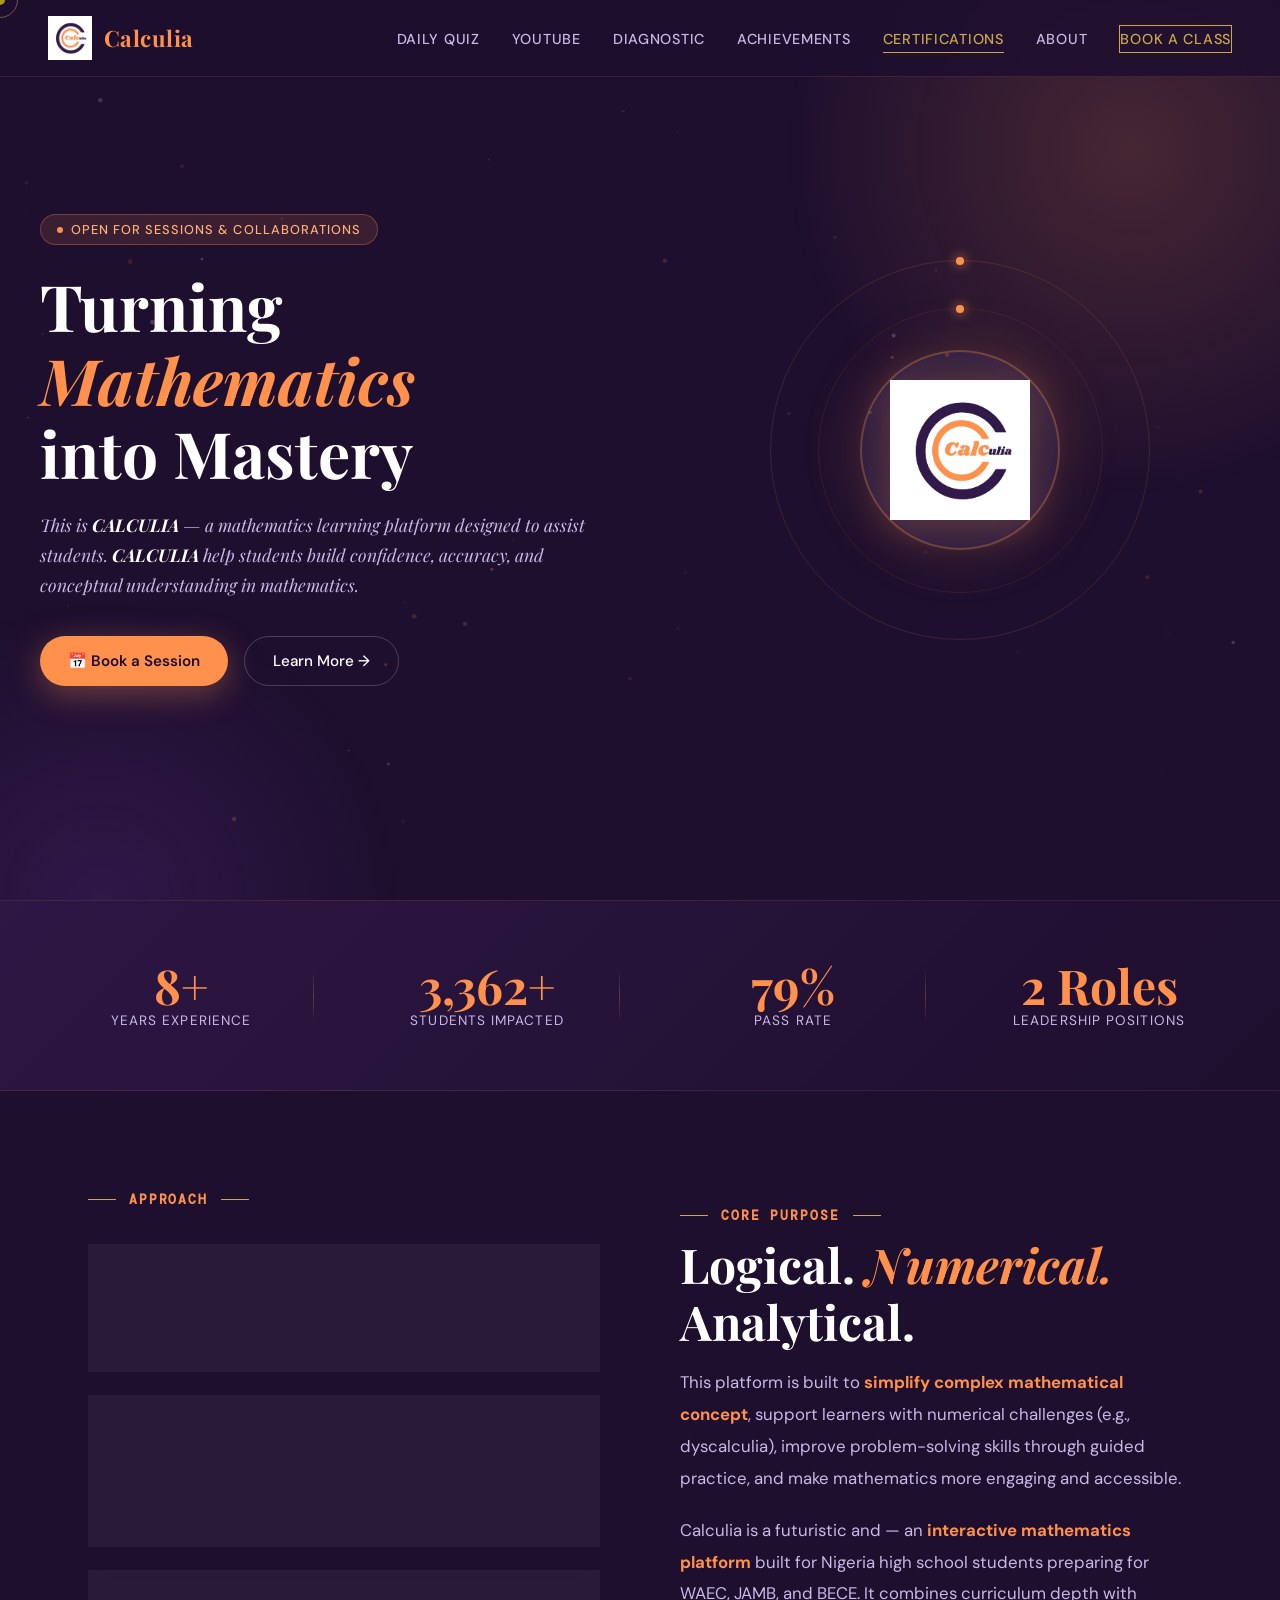
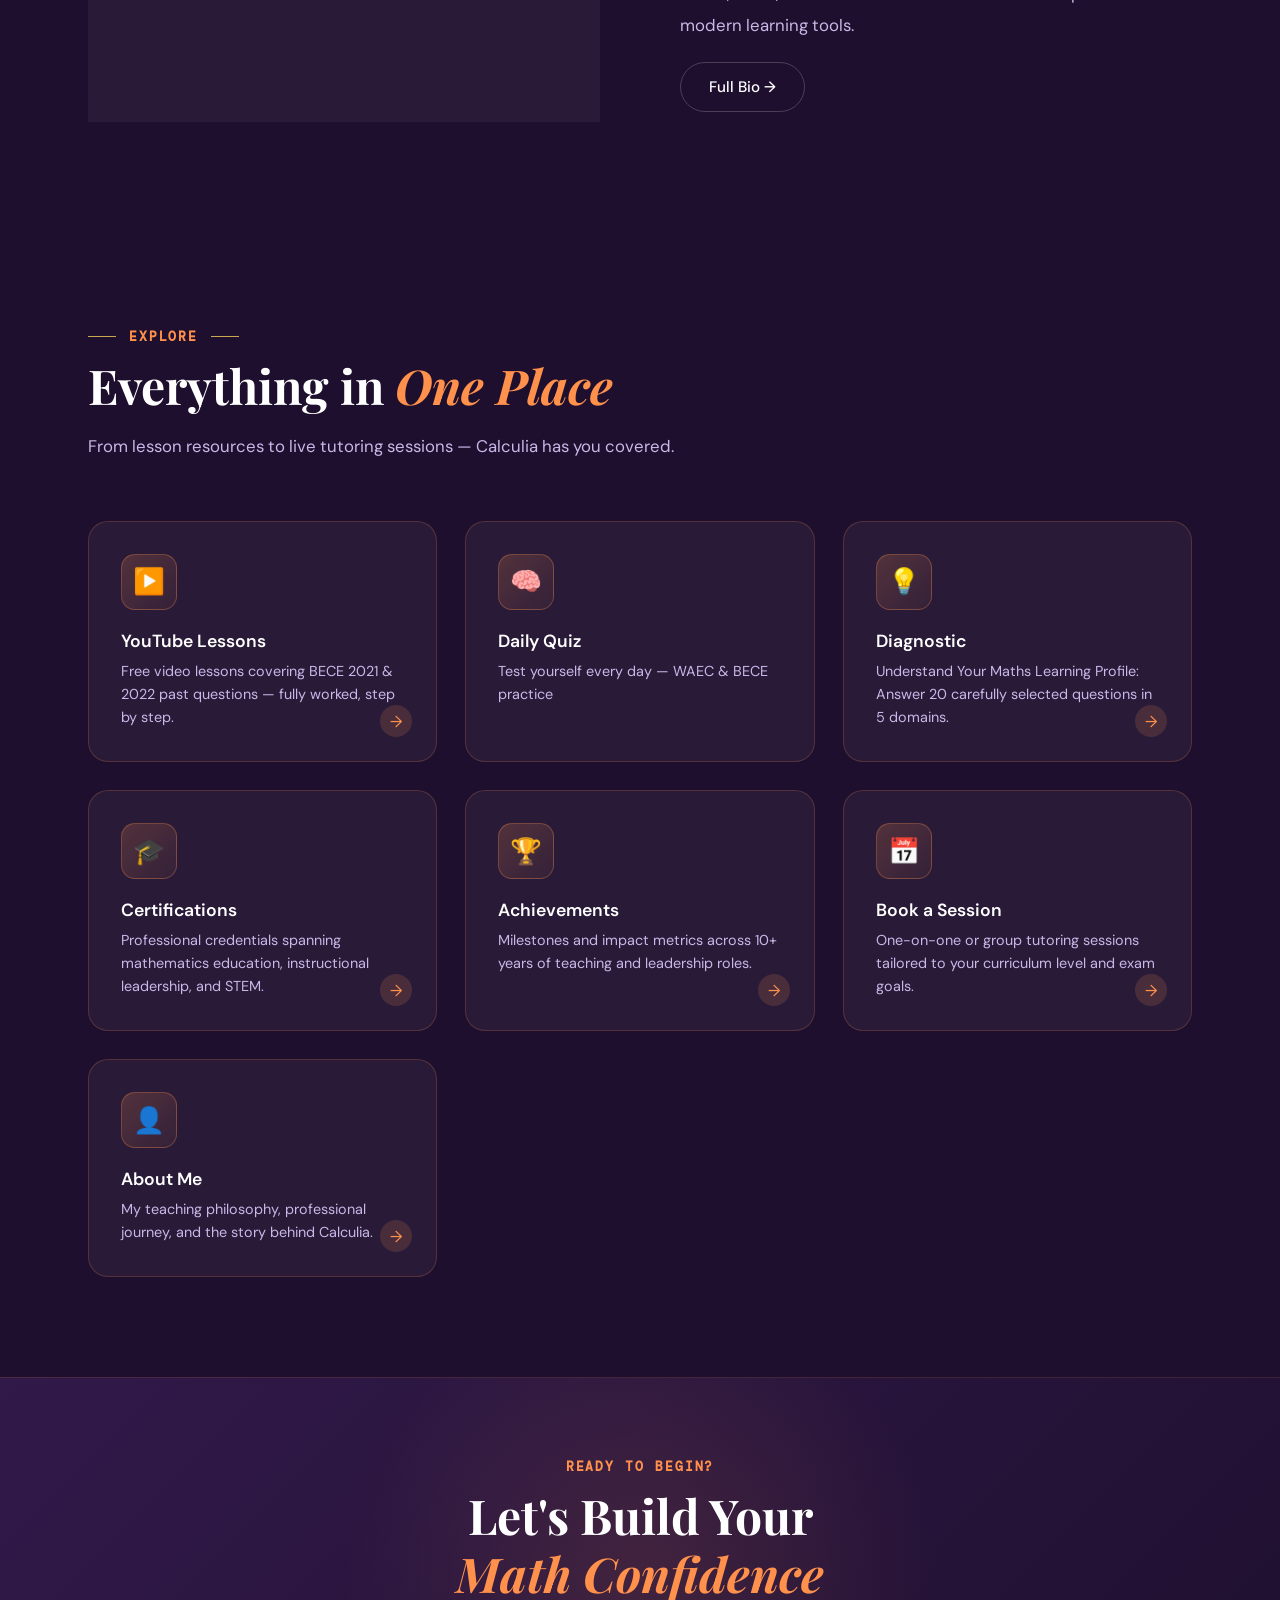
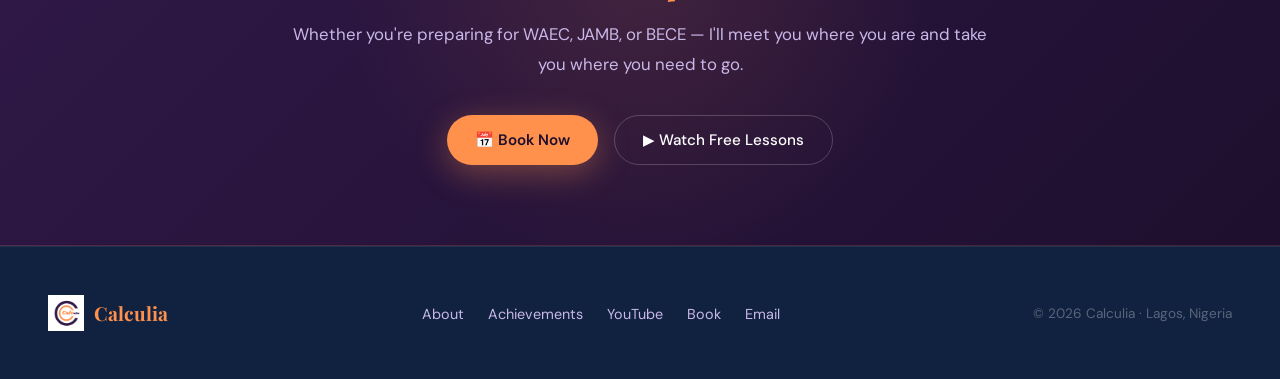
==== commit 23069c96: "Update index.html" ====
--- a/index.html
+++ b/index.html
@@ -824,6 +824,8 @@
 <canvas id="particles-canvas"></canvas>
 
 <!-- NAV -->
+  <div class="cursor" id="cursor"></div>
+<div class="cursor-ring" id="cursorRing"></div>
 <nav id="main-nav">
   <a href="index.html" class="nav-logo">
     <img src="[data-uri]" alt="Calculia Logo">
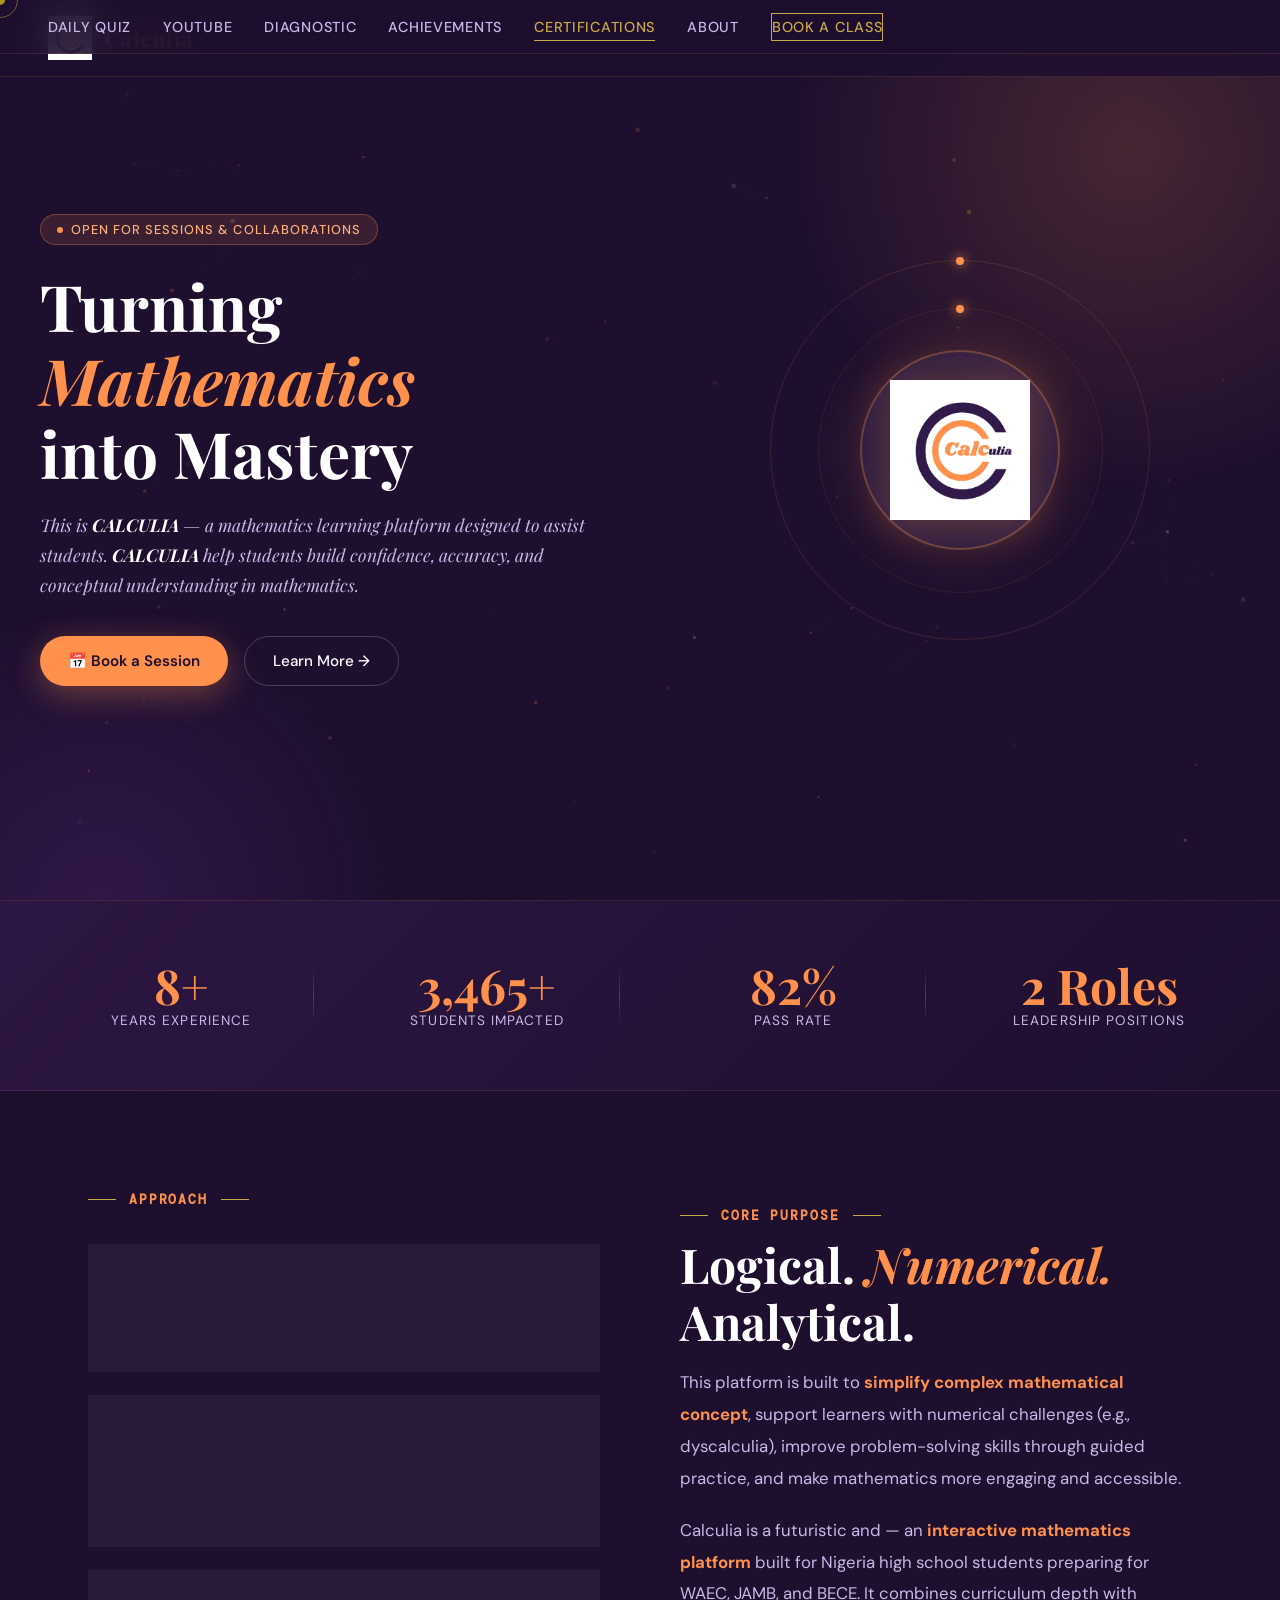
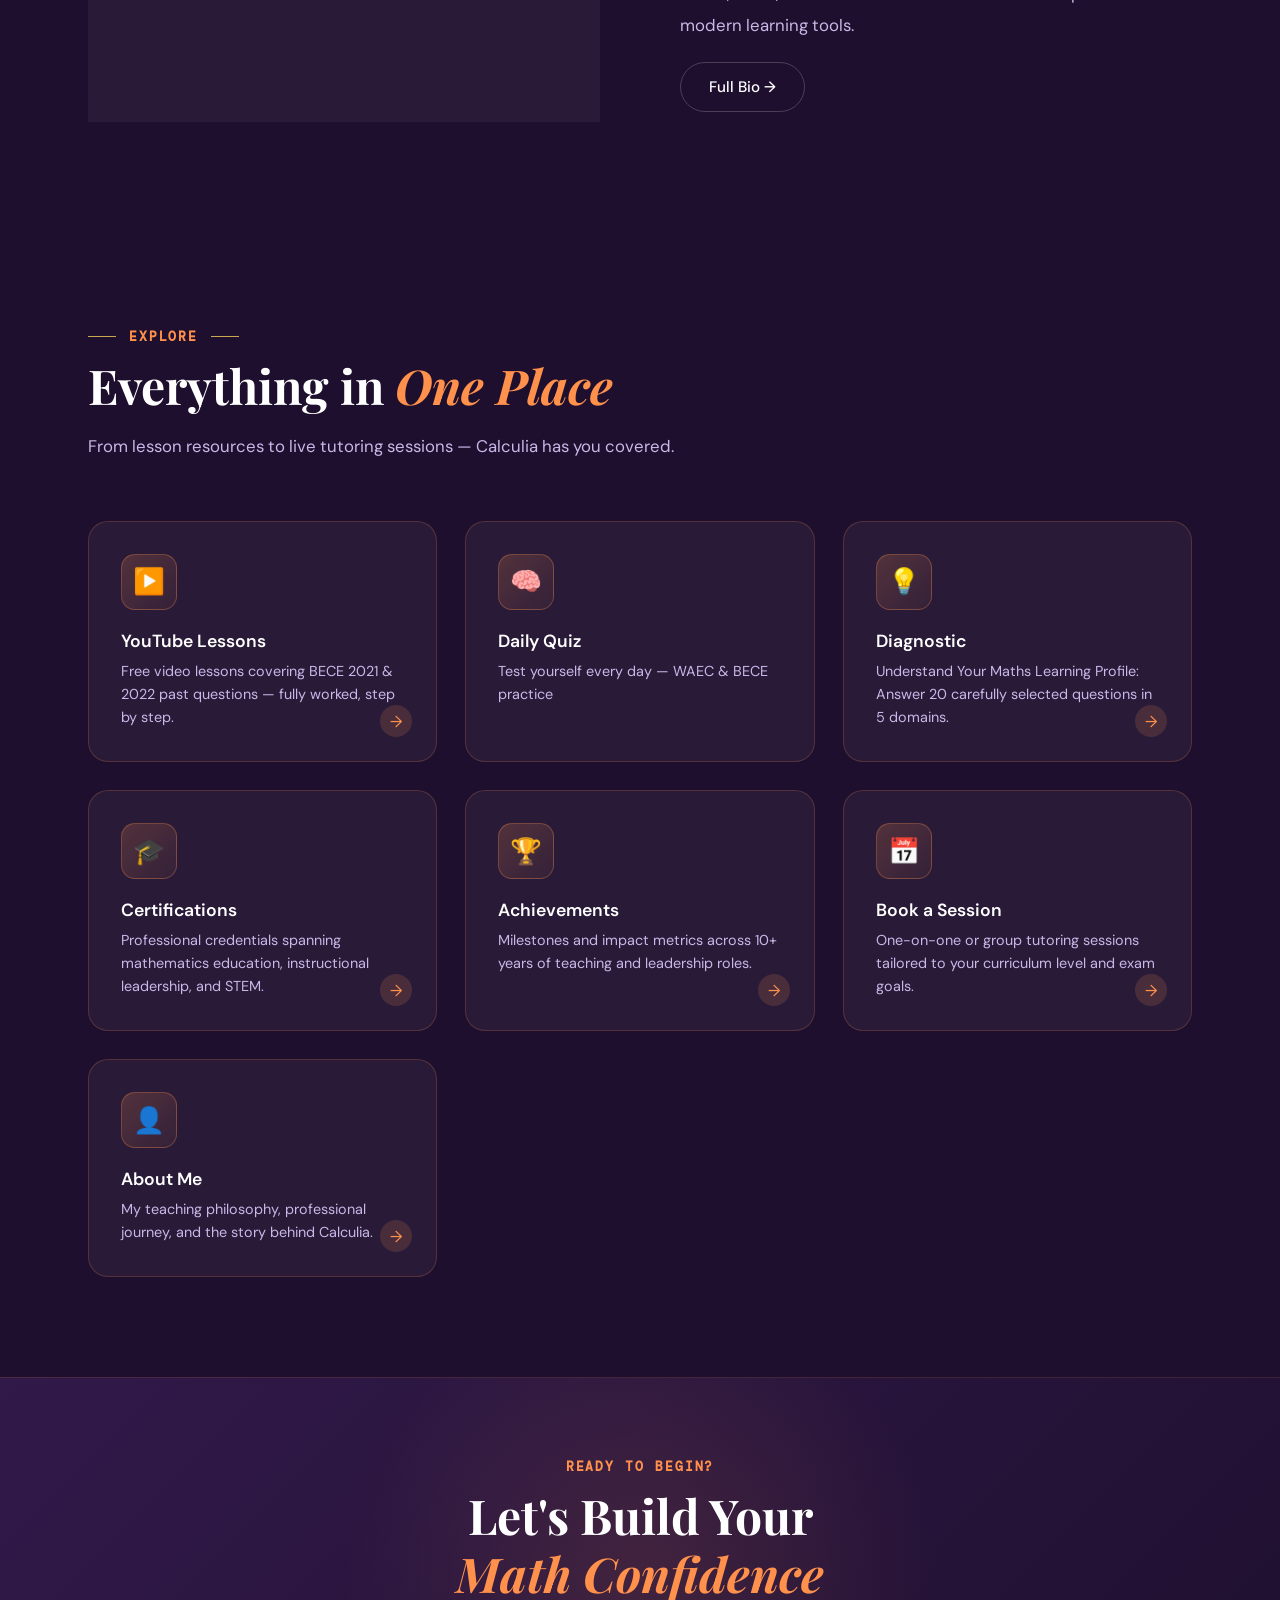
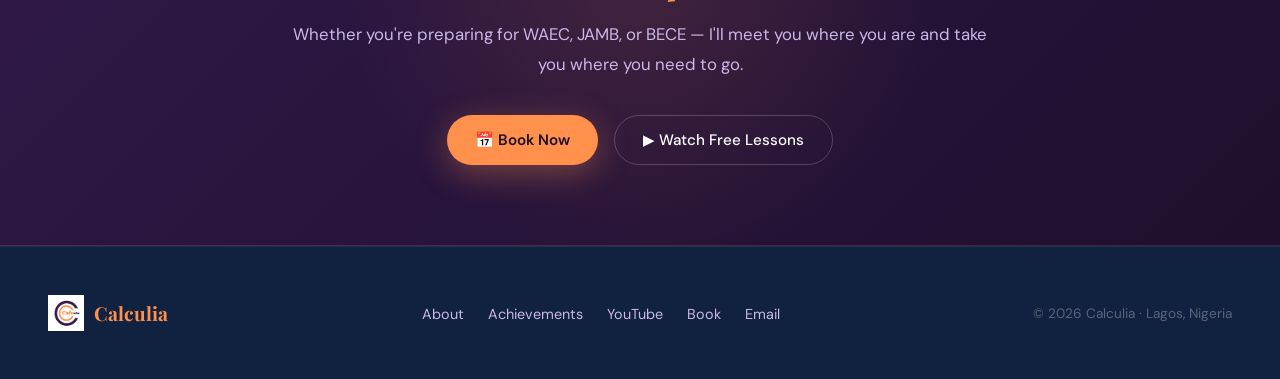
==== commit 84c0051e: "Update index.html" ====
--- a/index.html
+++ b/index.html
@@ -831,6 +831,8 @@
     <img src="[data-uri]" alt="Calculia Logo">
     <span>Calculia</span>
   </a>
+</nav>
+<nav>
   <ul class="nav-links" id="navLinks">
     <li><a href="daily-quiz.html">Daily Quiz</a></li>
     <li><a href="youtube.html">YouTube</a></li>
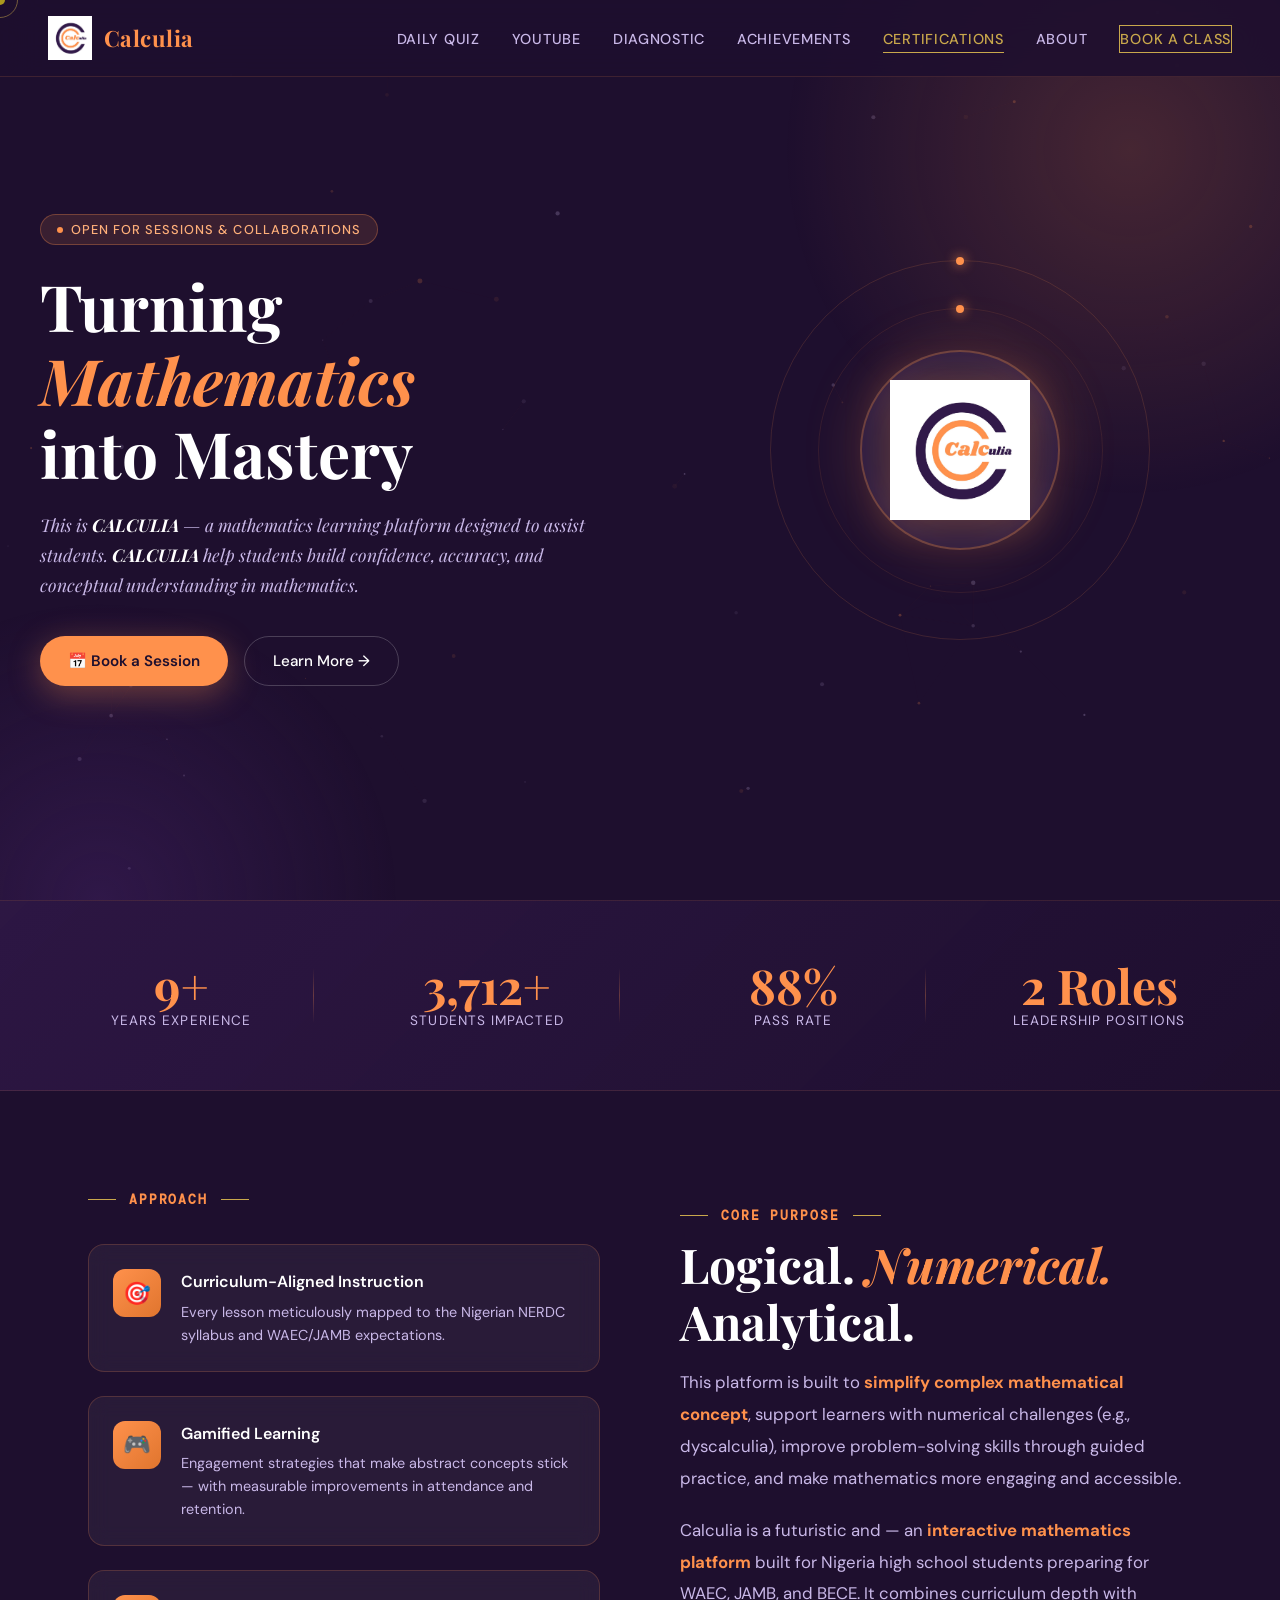
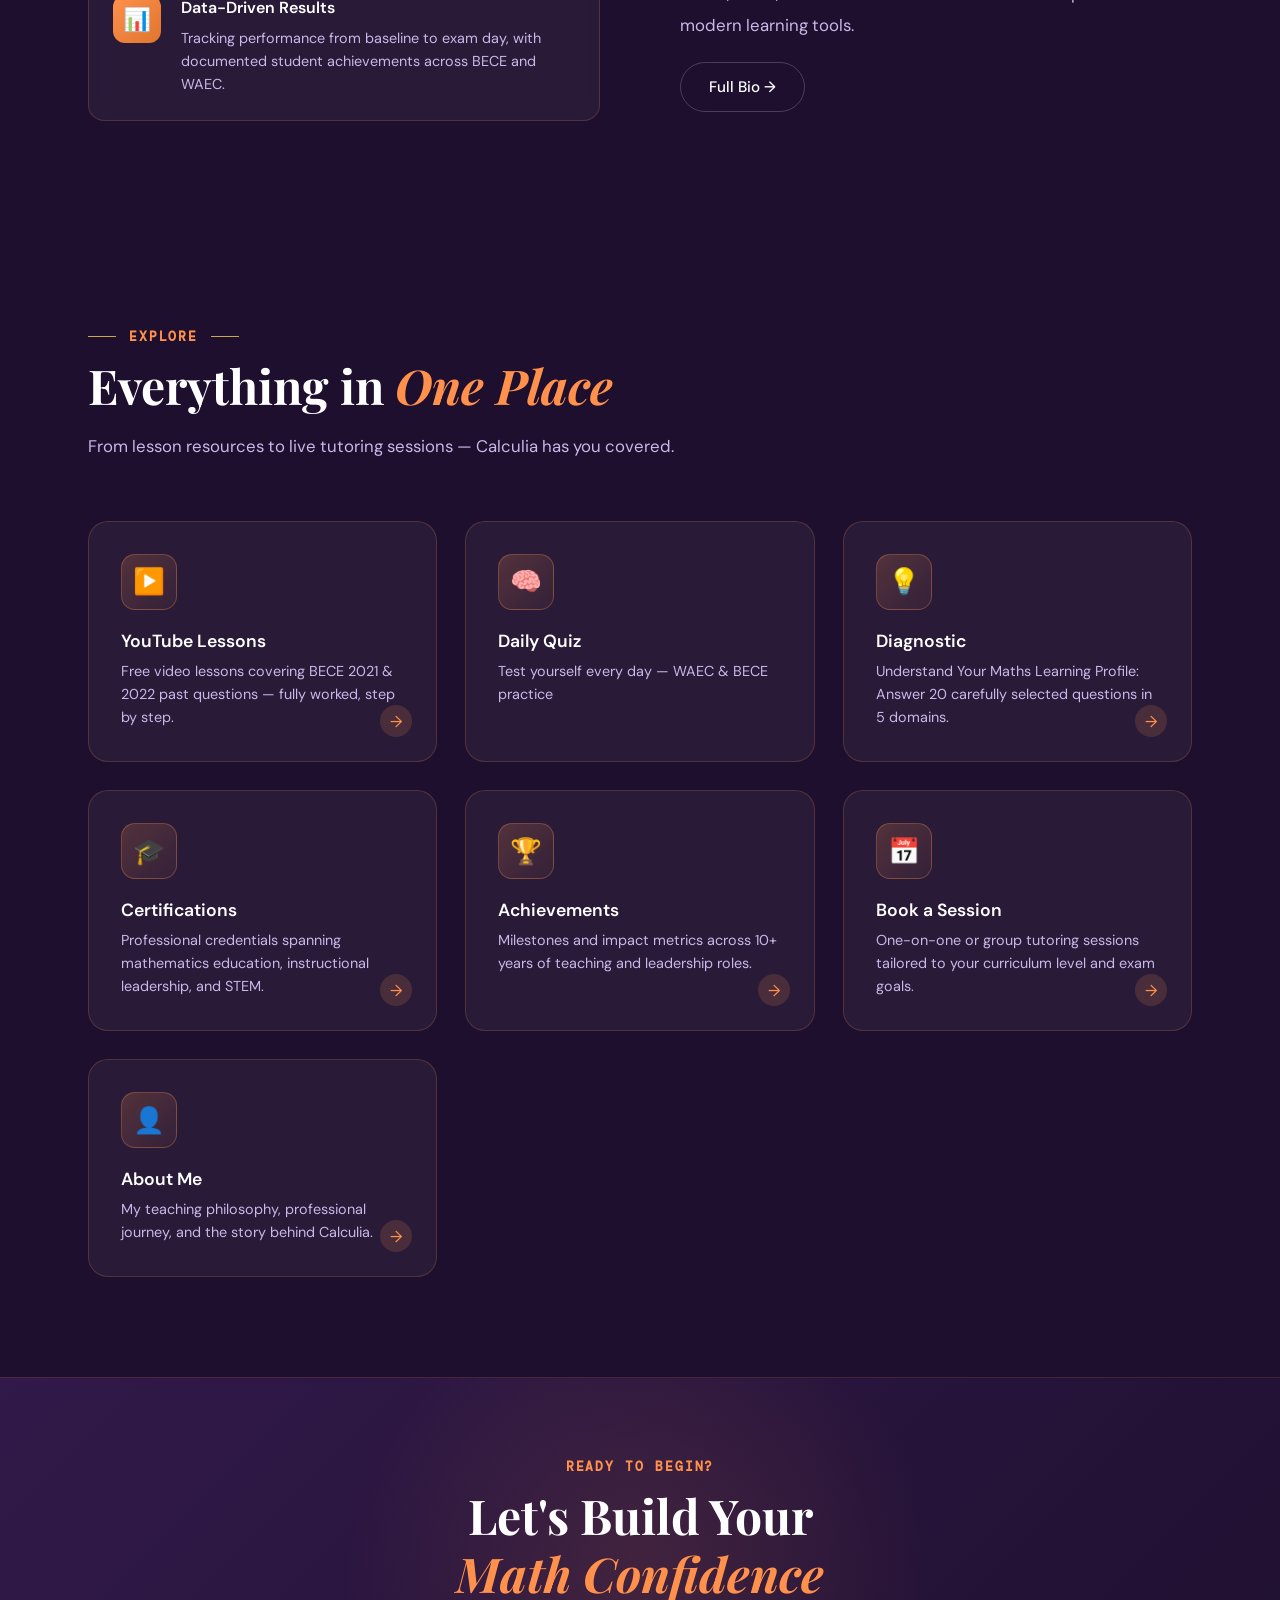
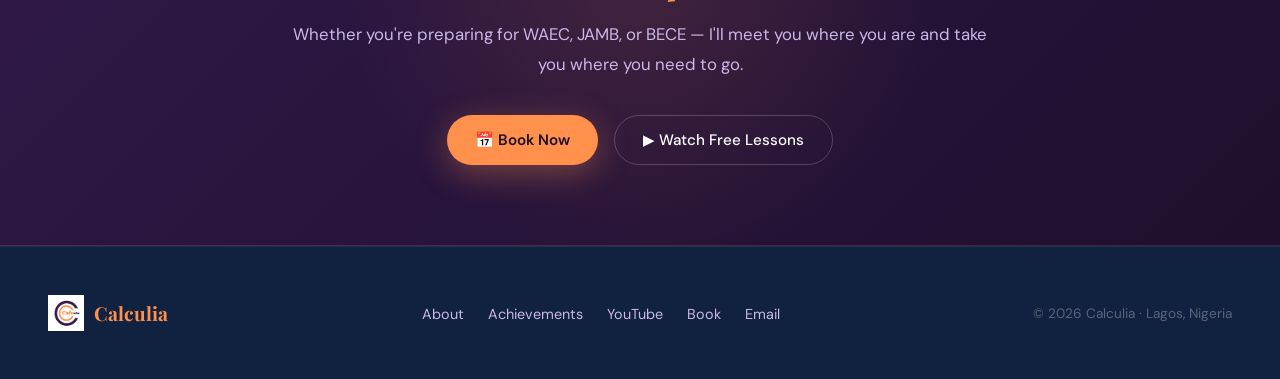
==== commit fba4ea8b: "Update index.html" ====
--- a/index.html
+++ b/index.html
@@ -831,8 +831,6 @@
     <img src="[data-uri]" alt="Calculia Logo">
     <span>Calculia</span>
   </a>
-</nav>
-<nav>
   <ul class="nav-links" id="navLinks">
     <li><a href="daily-quiz.html">Daily Quiz</a></li>
     <li><a href="youtube.html">YouTube</a></li>
